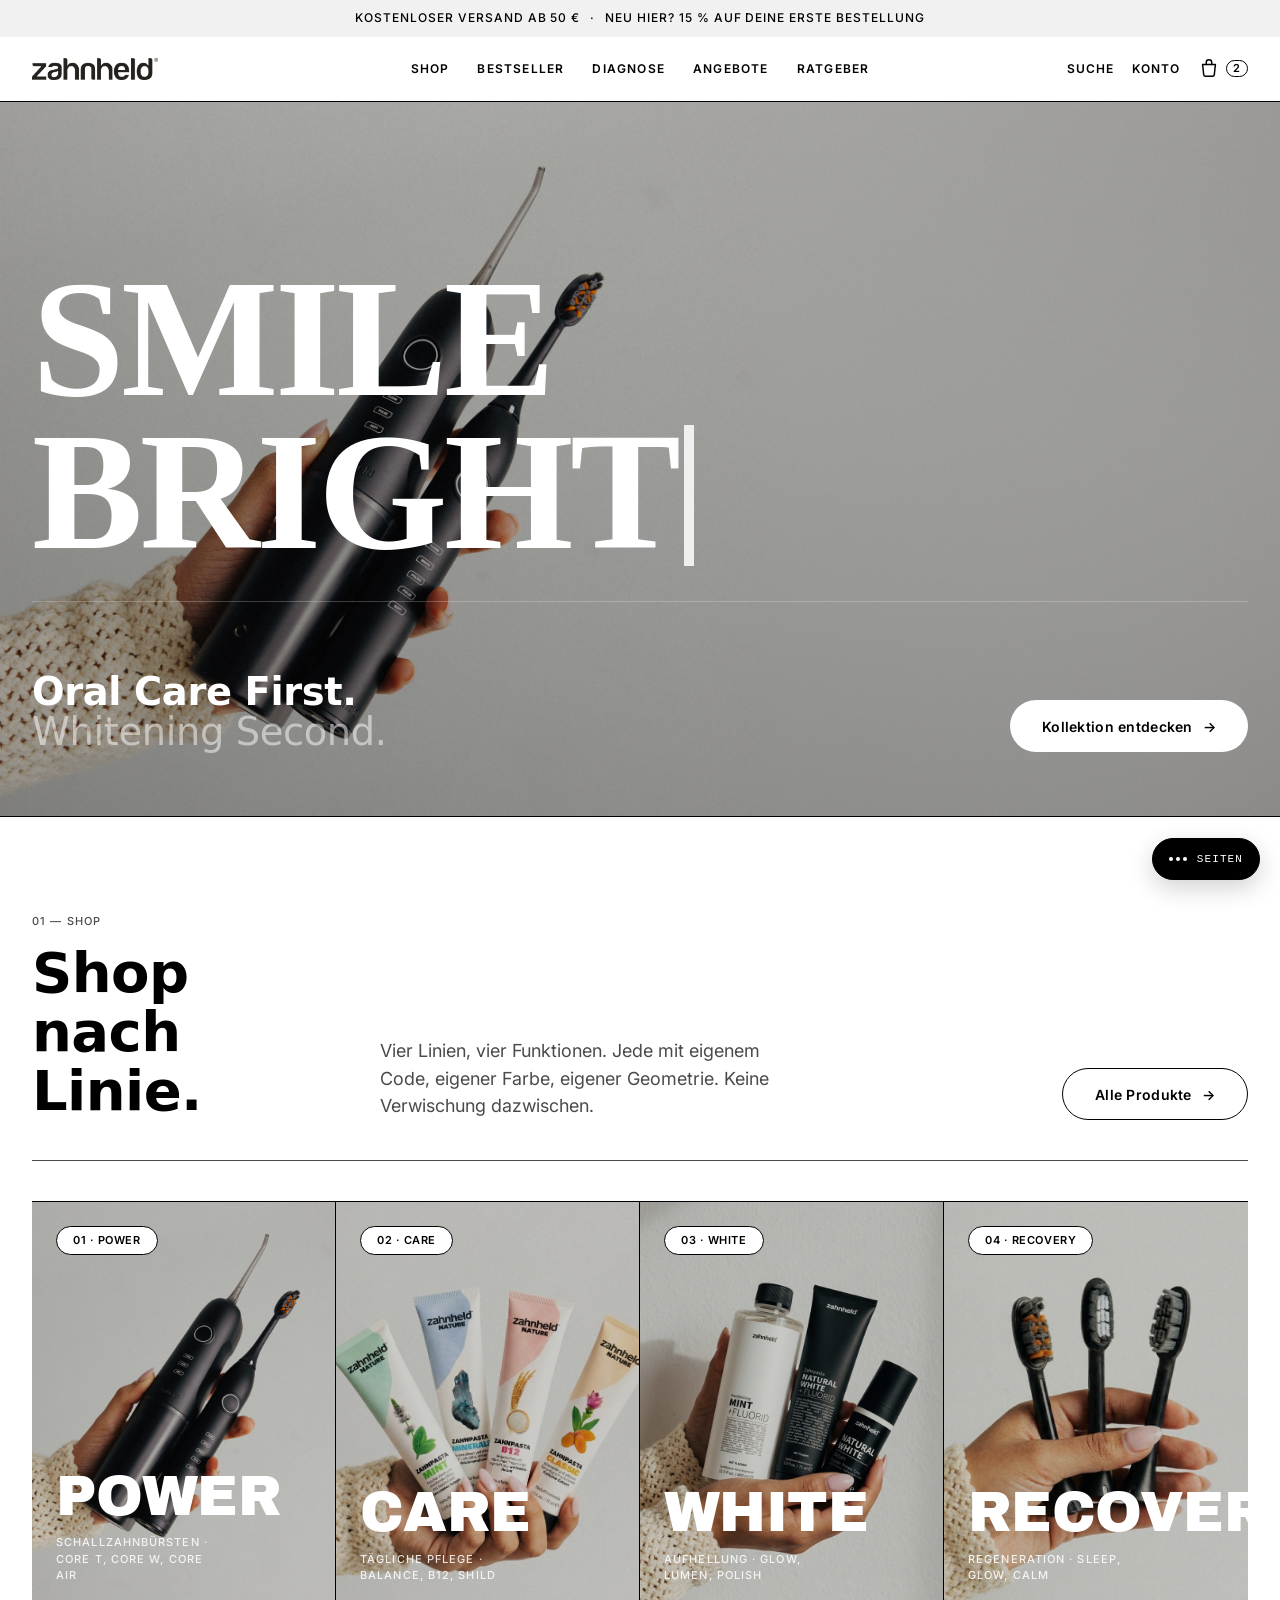
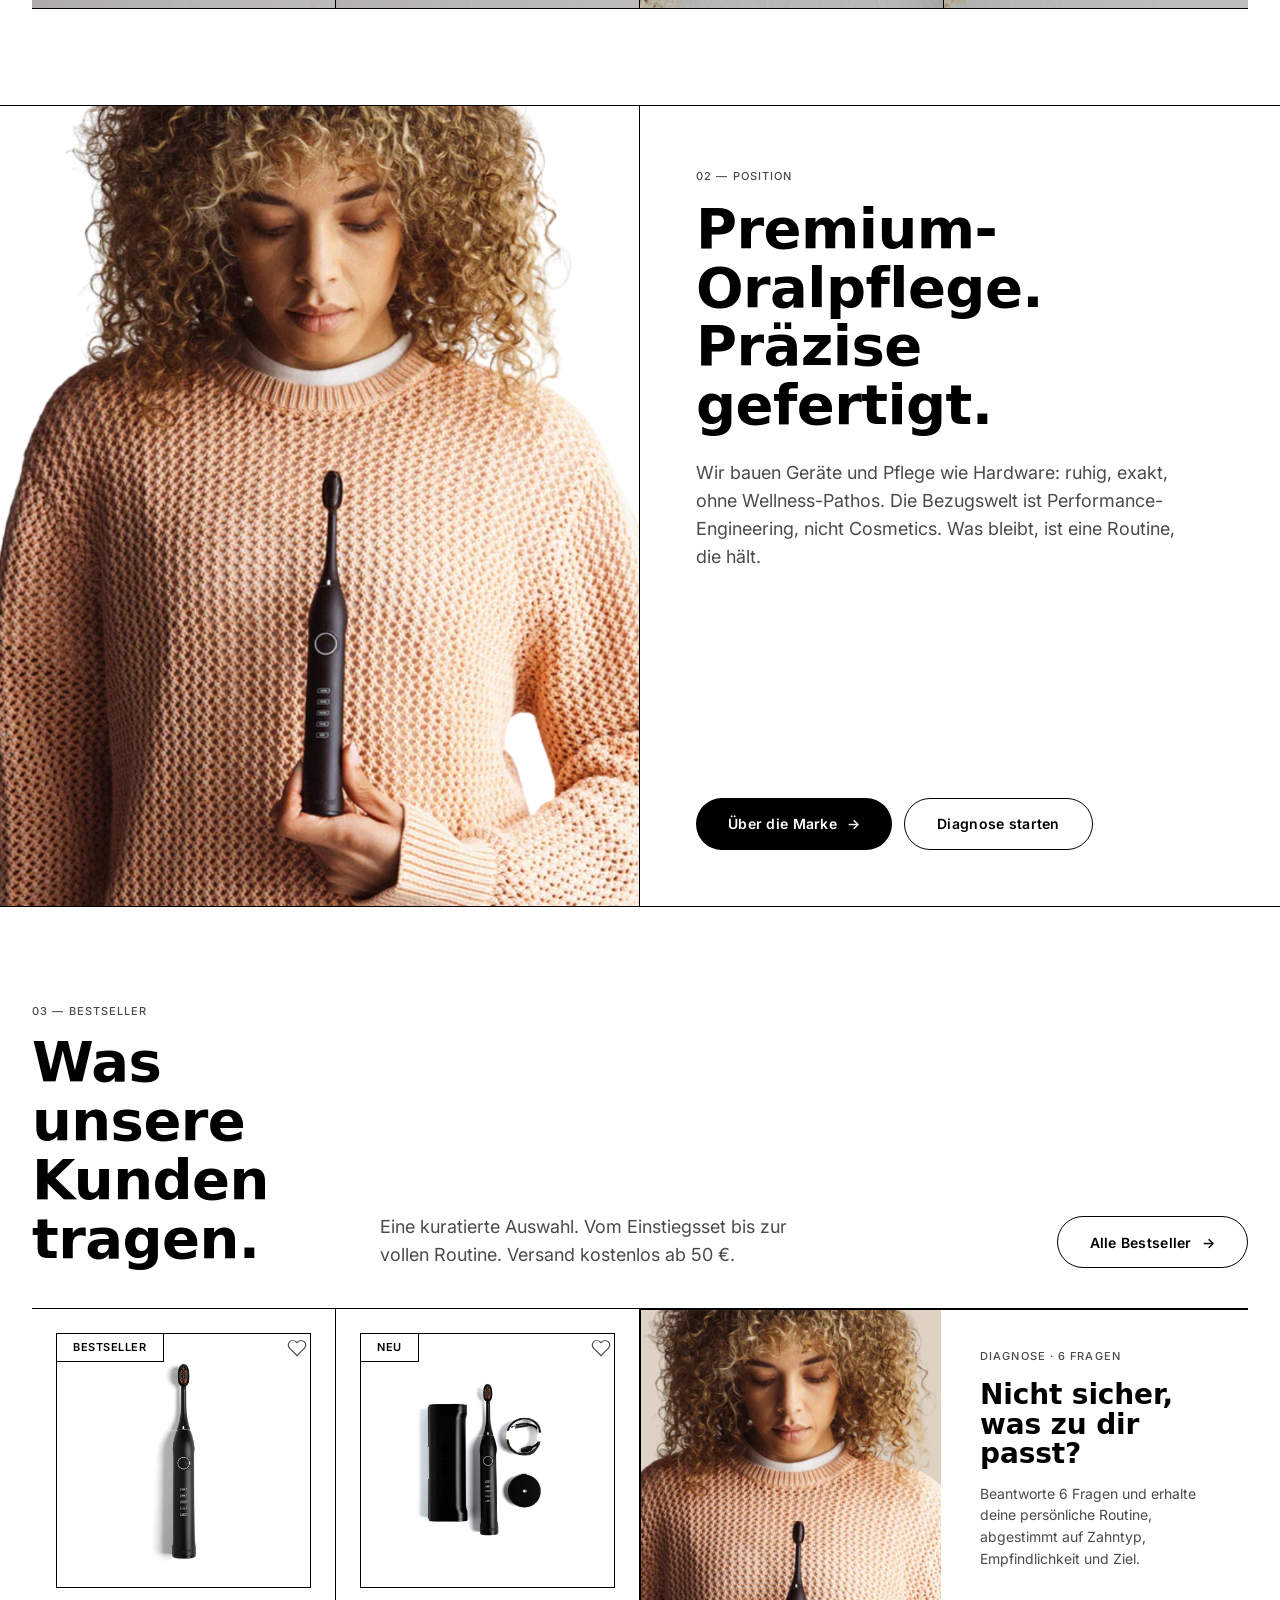
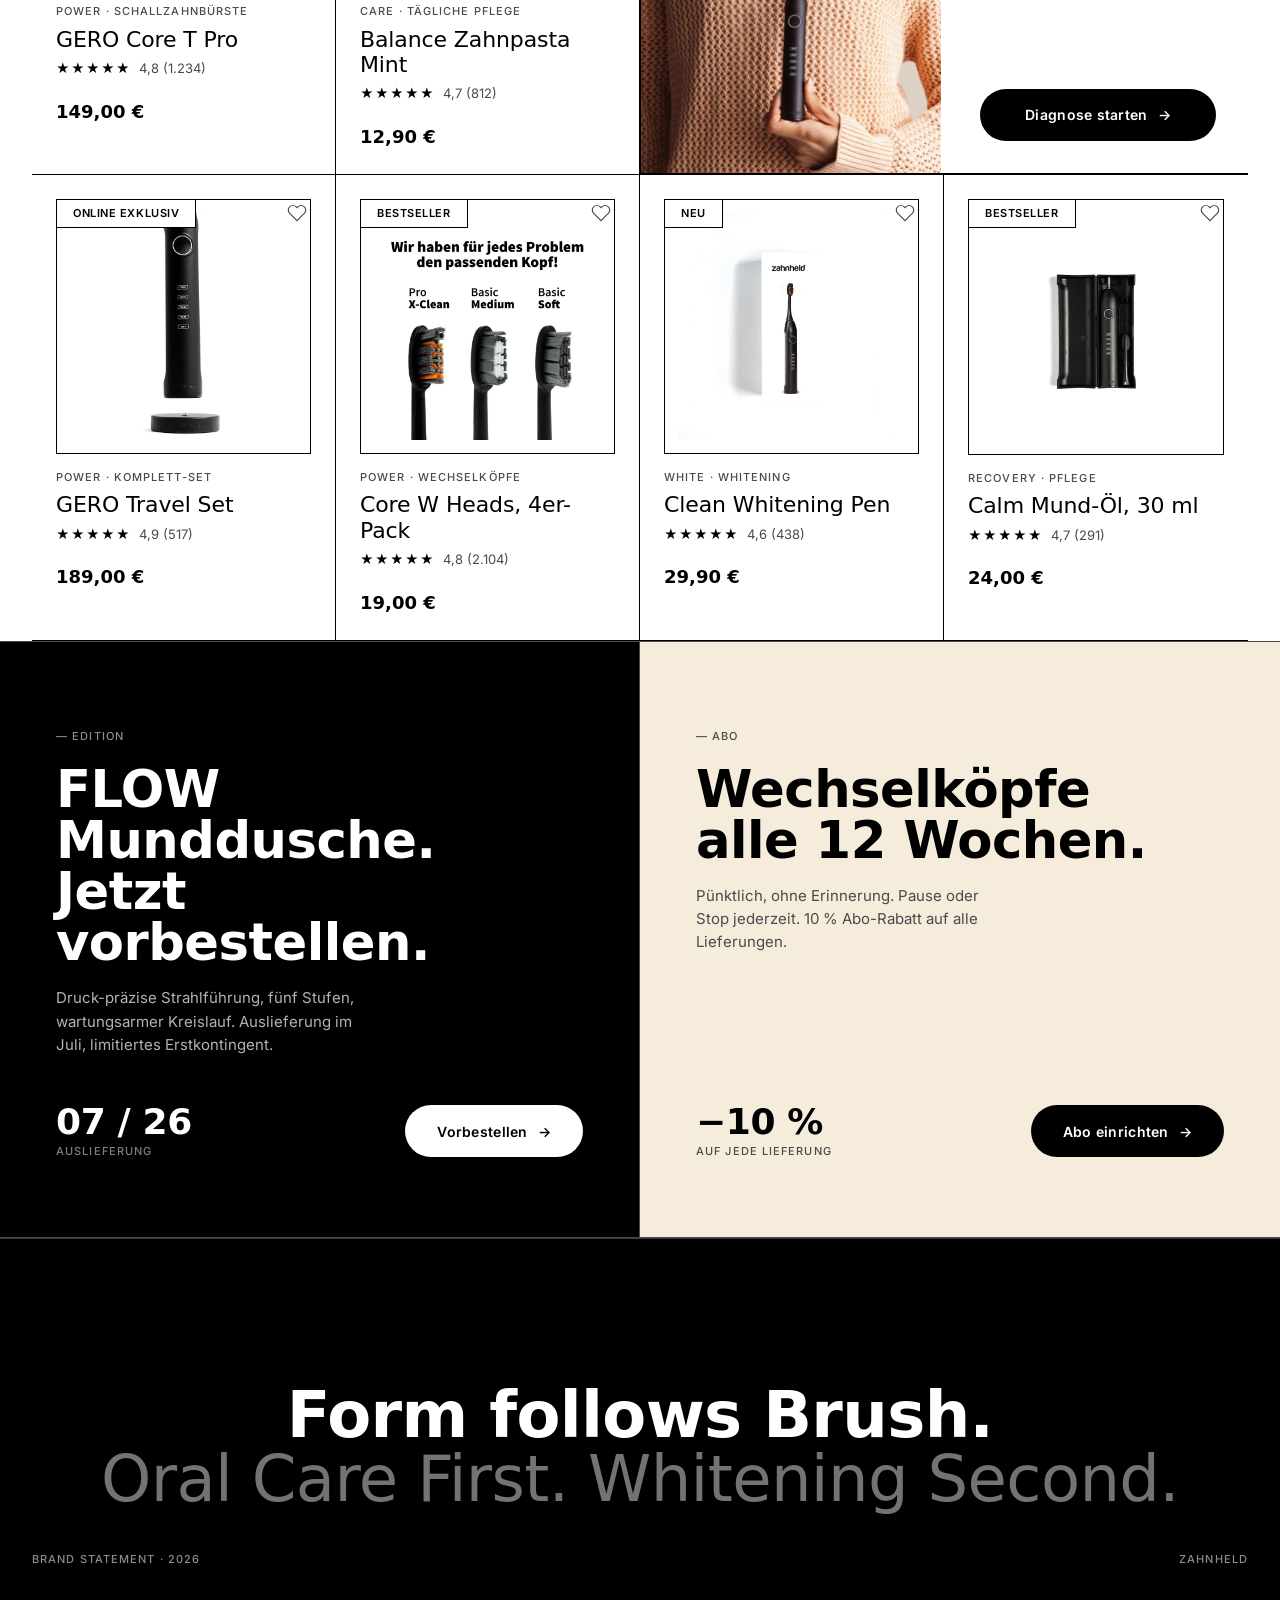
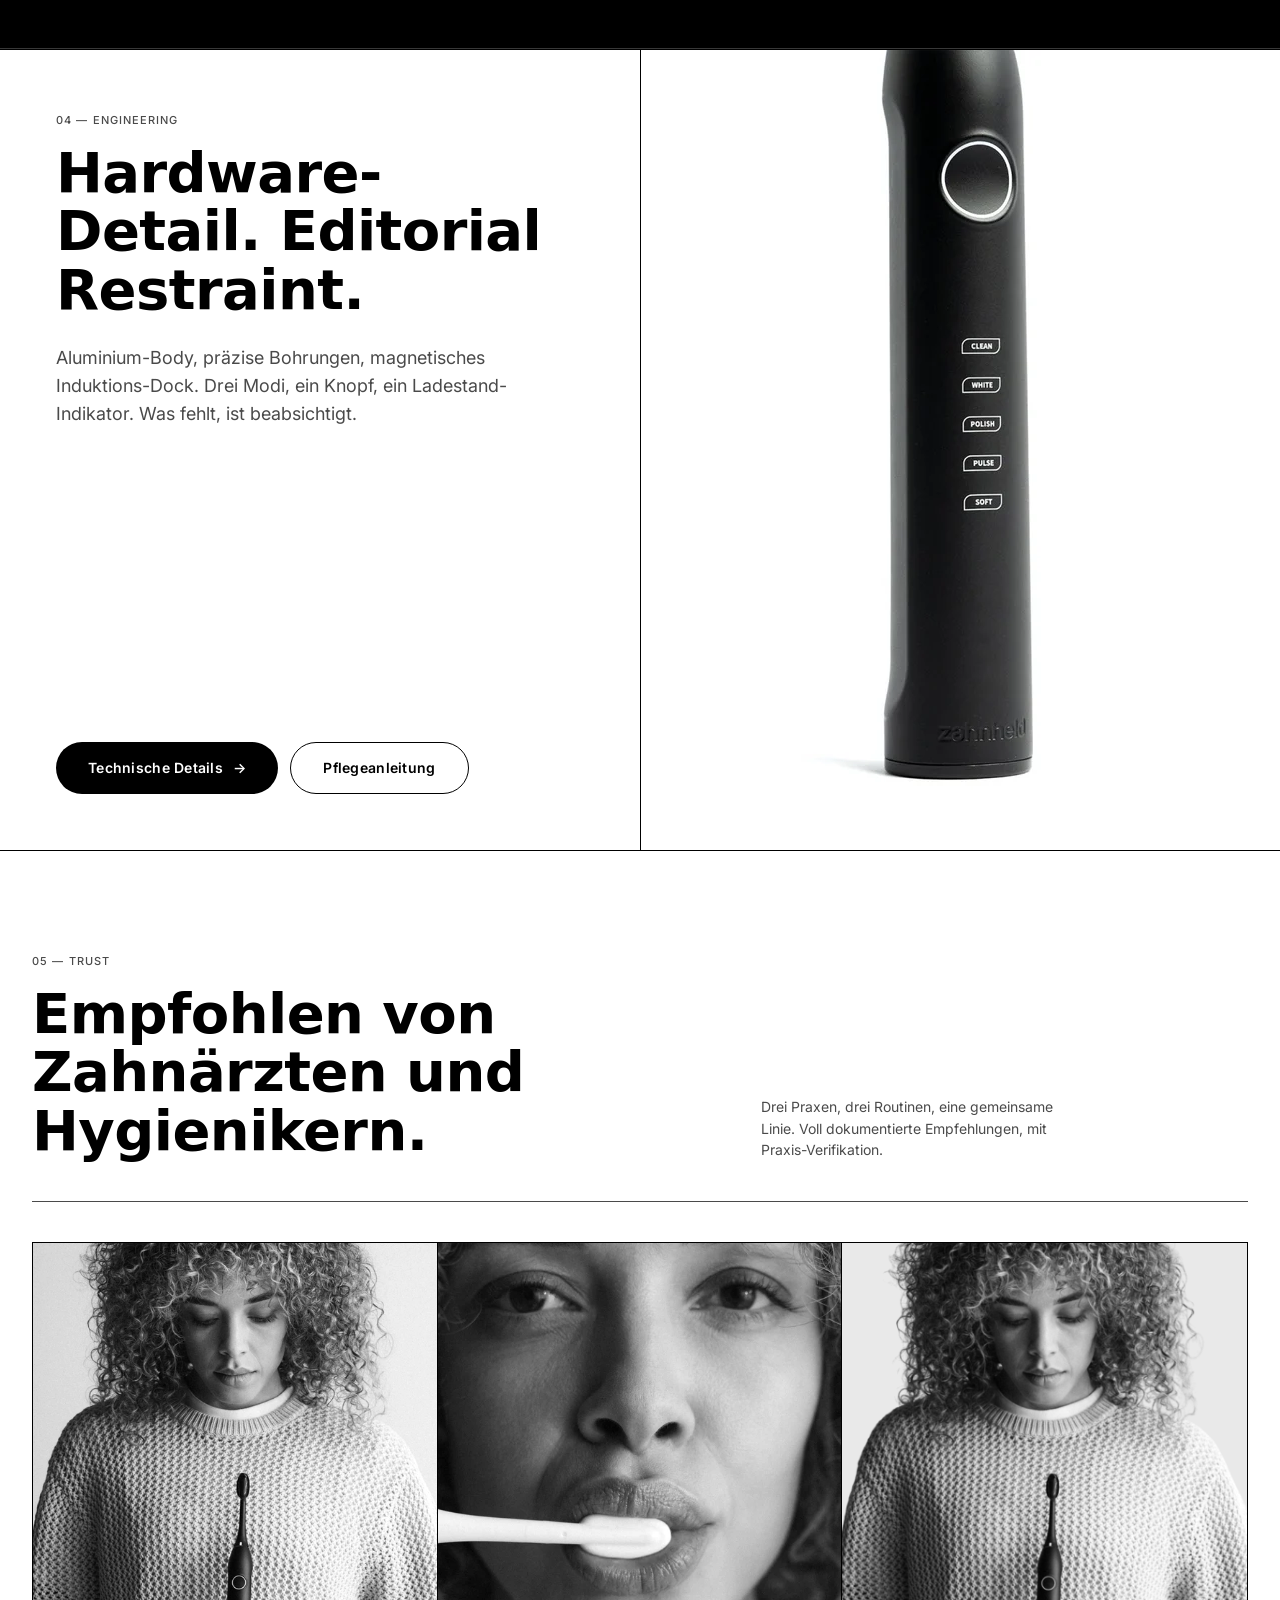
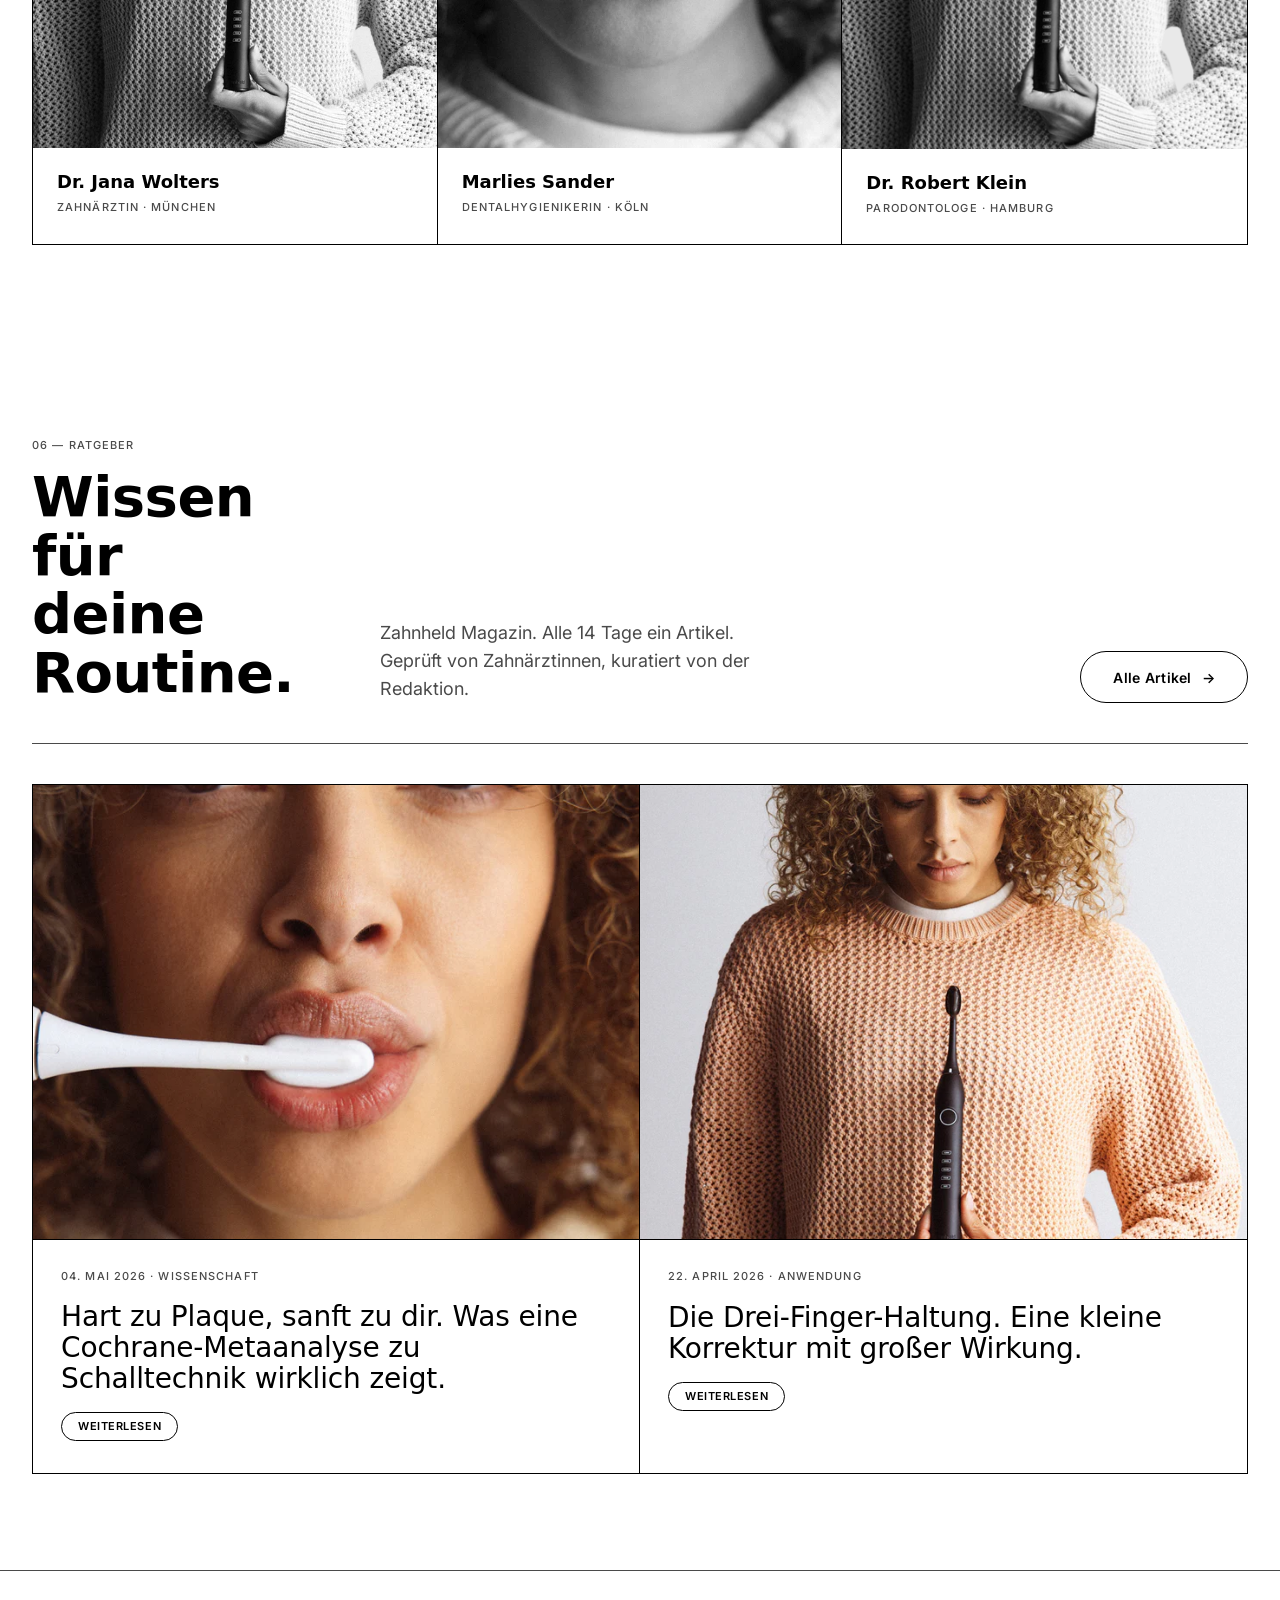
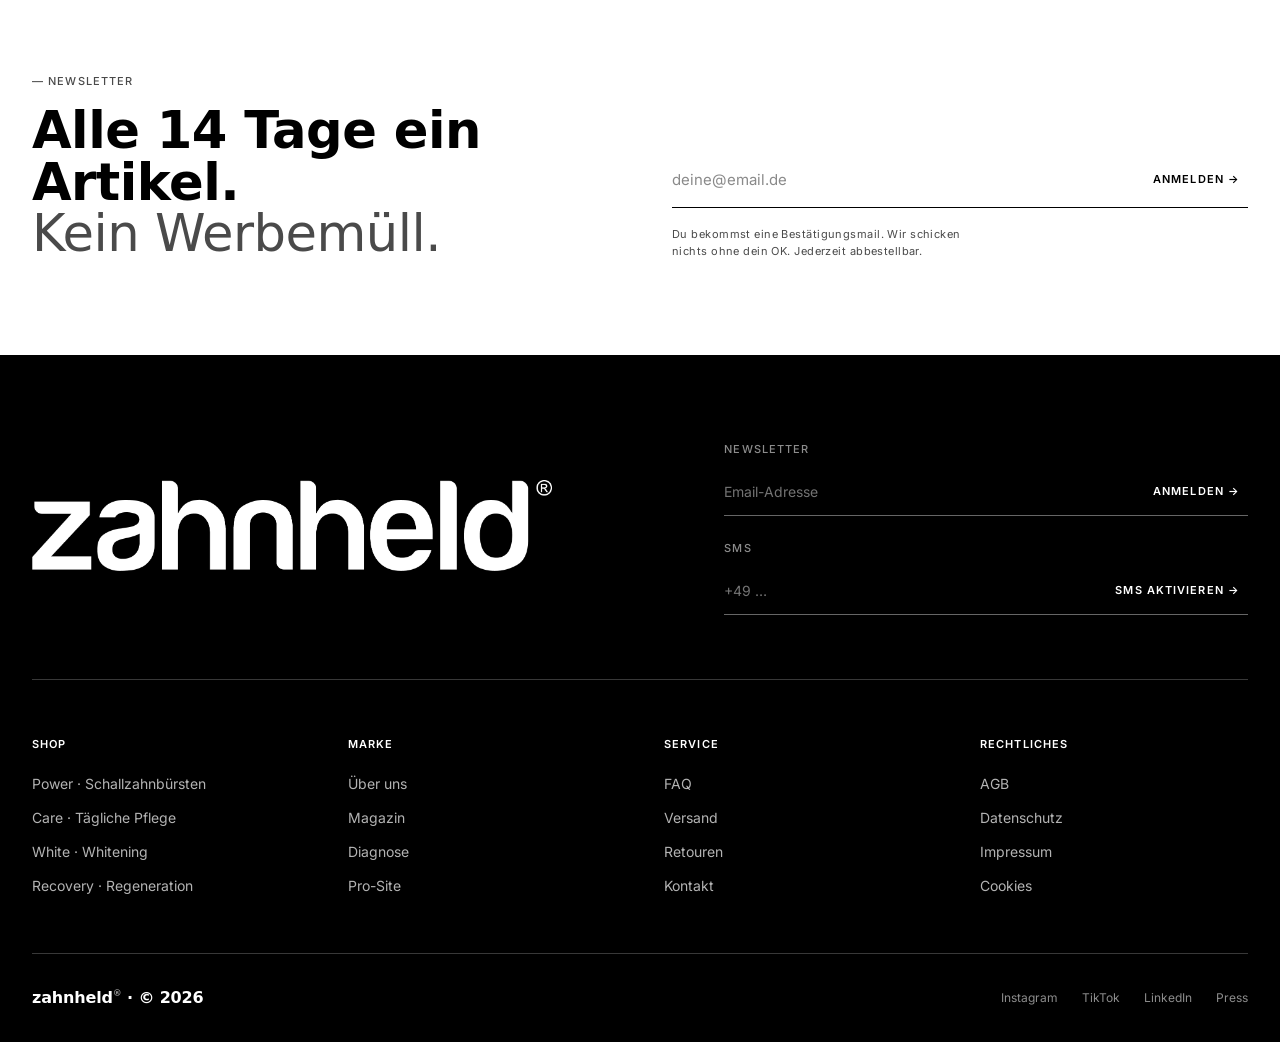
==== index.html @ 59a4c2b5 "chore: add .gitignore and clean up project structure - Add .gitignore for OS, editor, build, and sec" ====
<!DOCTYPE html><html lang="de"><head>


<meta charset="utf-8">
<meta name="viewport" content="width=device-width,initial-scale=1">
<title>Zahnheld — Oral Care First. Whitening Second.</title>
<meta name="description" content="Zahnheld. Premium-Oralpflege aus Köln. Schallzahnbürsten, Pflege, Whitening, Recovery.">

<link rel="preconnect" href="https://fonts.googleapis.com">
<link rel="preconnect" href="https://fonts.gstatic.com" crossorigin="">
<link rel="stylesheet" href="https://use.typekit.net/xyr4qon.css">
<link href="https://fonts.googleapis.com/css2?family=Inter:wght@400;500;600;700&amp;family=Archivo+Black&amp;display=swap" rel="stylesheet">

<style>
  /* Owners — heavy block display face used for plakative codes (GERO/FLOW/AERO/GLOW).
     If a licensed Owners webfont is dropped into assets/fonts it is used; otherwise
     Archivo Black is the closest open substitute. */
  @font-face{
    font-family:'Owners';
    src: url('assets/fonts/Owners-Black.woff2') format('woff2'),
         url('assets/fonts/Owners-Black.woff') format('woff');
    font-weight: 900; font-style: normal; font-display: swap;
  }
</style>

<style>
  :root{
    /* ── Palette (Brand Book §3) ─────────────────────────────── */
    --c-white:        #FFFFFF;
    --c-black:        #000000;
    --c-anthrazit:    #4A4A4A;
    --c-mint:         #B5DDC0;     /* CARE accent */
    --c-warm-sand:    #E8D2B0;     /* RECOVERY accent */
    --c-sand-light:   #F5ECDC;     /* card bg */
    --c-mauve:        #B894A8;     /* CARE B12 / sub-brand */

    /* Functional */
    --fg-1:           var(--c-black);
    --fg-2:           var(--c-anthrazit);
    --fg-3:           #8A8A8A;
    --bg-page:        var(--c-white);
    --bg-card:        var(--c-sand-light);
    --bg-hero:        var(--c-black);
    --hairline:       var(--c-anthrazit);
    --hairline-dark:  rgba(255,255,255,0.22);

    /* Type (Brand Book §4) */
    --font-display:   'articulat-cf', system-ui, sans-serif;          /* Articulant */
    --font-heavy:     'Owners', 'Archivo Black', system-ui, sans-serif; /* Plakat-codes */
    --font-body:      'Inter', system-ui, sans-serif;

    /* Spacing */
    --s-xs: 8px;  --s-sm: 16px;  --s-md: 24px; --s-lg: 40px;
    --s-xl: 64px; --s-2xl: 96px; --s-3xl: 128px;

    --radius-pill: 999px;
    --container:   1440px;
    --read:        768px;
    --gutter:      32px;
  }

  *{box-sizing:border-box;margin:0;padding:0}
  html{scroll-behavior:smooth}
  body{
    background:var(--bg-page);
    color:var(--fg-1);
    font-family:var(--font-body);
    font-weight:400;
    font-size:16px;
    line-height:1.5;
    -webkit-font-smoothing:antialiased;
    -moz-osx-font-smoothing:grayscale;
    overflow-x:hidden;
  }
  img{display:block;max-width:100%;height:auto}
  a{color:inherit;text-decoration:none}
  button{font-family:inherit;cursor:pointer;border:none;background:none;color:inherit}
  ::selection{ background:var(--c-black); color:#fff }

  .wrap{ max-width:var(--container); margin:0 auto; padding:0 var(--gutter) }
  @media (max-width:720px){ :root{ --gutter:20px } }

  /* ─── Type primitives (Brand Book §4.3 / §4.4) ───────────── */
  .eyebrow{
    font-family:var(--font-body);
    font-size:11px; font-weight:500;
    letter-spacing:.10em; text-transform:uppercase;
    color:var(--fg-1);
    line-height:1.2;
  }
  .eyebrow--muted{ color:var(--fg-2) }
  .display-xl{
    font-family:var(--font-heavy);
    font-size: clamp(96px, 18vw, 280px);
    line-height: .9;
    letter-spacing:-.02em;
    text-transform:uppercase;
  }
  .display-lg{
    font-family:var(--font-display);
    font-weight:800;
    font-size: clamp(44px, 6vw, 72px);
    line-height:1.0;
    letter-spacing:-.01em;
  }
  .display-md{
    font-family:var(--font-display);
    font-weight:700;
    font-size: clamp(36px, 4.4vw, 56px);
    line-height:1.05;
    letter-spacing:-.01em;
  }
  .h1{
    font-family:var(--font-display); font-weight:700;
    font-size: clamp(32px, 3.2vw, 40px);
    line-height:1.1; letter-spacing:-.005em;
  }
  .h2{
    font-family:var(--font-display); font-weight:700;
    font-size: clamp(26px, 2.6vw, 32px);
    line-height:1.1;
  }
  .h3{
    font-family:var(--font-display); font-weight:500;
    font-size:24px; line-height:1.15;
  }
  .body-lg{ font-size:18px; line-height:1.55; color:var(--fg-2) }
  .body-sm{ font-size:14px; line-height:1.55; color:var(--fg-2) }
  .caption{
    font-size:12px; font-weight:500; letter-spacing:.05em;
    text-transform:uppercase; color:var(--fg-2);
  }

  /* ─── Pill / Badge (Brand Book §7.5) ─────────────────────── */
  .pill{
    display:inline-flex; align-items:center; gap:8px;
    padding:8px 16px;
    font-family:var(--font-body);
    font-size:11px; font-weight:600;
    letter-spacing:.05em; text-transform:uppercase;
    border-radius:var(--radius-pill);
    background:var(--c-white); color:var(--c-black);
    line-height:1;
    white-space:nowrap;
  }
  .pill--outline{
    background:transparent; color:var(--c-black);
    border:1px solid var(--c-black);
  }
  .pill--outline-light{
    background:transparent; color:#fff;
    border:1px solid rgba(255,255,255,.55);
  }
  .pill--mauve{ background:var(--c-mauve); color:#fff }
  .pill--mint{ background:var(--c-mint); color:var(--c-black) }
  .pill--sand{ background:var(--c-warm-sand); color:var(--c-black) }
  .pill--dark{ background:var(--c-black); color:#fff }

  /* ─── Buttons / CTAs (Brand Book §7.6) ───────────────────── */
  .btn{
    display:inline-flex; align-items:center; justify-content:center; gap:10px;
    height:52px; padding:0 32px;
    font-family:var(--font-body); font-size:14px; font-weight:600;
    letter-spacing:.02em;
    border-radius:var(--radius-pill);
    transition: background .18s ease, color .18s ease, border-color .18s ease;
    white-space:nowrap;
  }
  .btn--primary{ background:var(--c-black); color:#fff }
  .btn--primary:hover{ background:#1A1A1A }
  .btn--secondary{
    background:transparent; color:var(--c-black);
    border:1px solid var(--c-black);
  }
  .btn--secondary:hover{ background:var(--c-black); color:#fff }
  .btn--secondary-light{
    background:transparent; color:#fff;
    border:1px solid #fff;
  }
  .btn--secondary-light:hover{ background:#fff; color:var(--c-black) }
  .btn--inverse{ background:#fff; color:var(--c-black) }
  .btn--inverse:hover{ background:#EEE }
  .btn .arr{ transition:transform .2s ease }
  .btn:hover .arr{ transform:translateX(3px) }

  /* ─── Hairline (Brand Book §6.2) ─────────────────────────── */
  .hr{ border:0; height:1px; background:var(--hairline); margin:0 }
  .hr--light{ background:rgba(255,255,255,.22) }

  /* ─── Announcement Bar (Brand Book §7.2) ─────────────────── */
  .announce{
    background:var(--c-black); color:#fff;
    font-size:12px; font-weight:500;
    letter-spacing:.08em; text-transform:uppercase;
    text-align:center;
    padding:10px 24px;
    line-height:1.4;
  }
  .announce__inner{ display:inline-flex; align-items:center; gap:10px }

  /* ─── Header / Nav (Brand Book §7.1) ─────────────────────── */
  .nav{
    background:var(--c-white);
    border-bottom:1px solid var(--hairline);
    position:sticky; top:0; z-index:50;
  }
  .nav__inner{
    display:grid;
    grid-template-columns: 1fr auto 1fr;
    align-items:center;
    height:64px;
    gap:24px;
  }
  .nav__logo{
    color:var(--c-black);
    display:inline-flex; align-items:center; gap:8px;
    height:24px;
  }
  .nav__logo-img{ height:22px; width:auto; display:block }
  .nav__links{
    display:flex; gap:28px; justify-content:center;
    font-family:var(--font-body); font-size:12px; font-weight:600;
    letter-spacing:.10em; text-transform:uppercase;
  }
  .nav__links a{ color:var(--c-black); transition: opacity .15s ease }
  .nav__links a:hover{ opacity:.6 }
  .nav__right{
    display:flex; align-items:center; gap:18px;
    justify-content:flex-end;
    font-family:var(--font-body); font-size:12px; font-weight:600;
    letter-spacing:.08em; text-transform:uppercase;
  }
  .nav__right a{ color:var(--c-black) }
  .nav__cart{
    display:inline-flex; align-items:center; gap:6px;
    position:relative;
  }
  .nav__cart .num{
    font-size:11px; padding:2px 6px;
    border:1px solid var(--c-black);
    border-radius:var(--radius-pill);
    line-height:1;
  }
  @media (max-width:980px){
    .nav__inner{ grid-template-columns: auto 1fr; height:56px }
    .nav__links{ display:none }
    .nav__right .hide-md{ display:none }
  }

  /* ─── HERO B: Display-code plakat (Brand Book §7.3 Hero B) ── */
  .hero{
    background:var(--c-black);
    color:#fff;
    border-top:1px solid var(--c-black);
    border-bottom:1px solid var(--c-black);
    position:relative;
    overflow:hidden;
  }
  .hero__video{
    position:absolute; inset:0;
    width:100%; height:100%;
    object-fit:cover;
    z-index:0;
  }
  .hero__overlay{
    position:absolute; inset:0;
    background: linear-gradient(180deg, rgba(0,0,0,.25) 0%, rgba(0,0,0,.40) 100%);
    z-index:1;
  }
  .hero .wrap{ position:relative; z-index:2 }
  .hero__inner{
    position:relative;
    padding: 56px 0 0;
    display:grid;
    grid-template-columns: 1fr;
    gap: 0;
  }
  .hero__topline{
    display:flex; justify-content:space-between; align-items:center;
    padding-bottom:32px;
    border-bottom:1px solid var(--hairline-dark);
    color:rgba(255,255,255,.7);
  }
  .hero__topline .l{ display:flex; align-items:center; gap:14px }
  .hero__topline .num{
    font-family:var(--font-body); font-size:11px; font-weight:500;
    letter-spacing:.10em; text-transform:uppercase;
    color:rgba(255,255,255,.55);
  }
  .hero__topline .lbl{
    font-family:var(--font-body); font-size:11px; font-weight:600;
    letter-spacing:.10em; text-transform:uppercase;
    color:#fff;
  }
  .hero__code{
    position:relative;
    padding: 56px 0 32px;
  }
  .hero__code-text{
    font-family:var(--font-heavy);
    font-size: clamp(56px, 13vw, 220px);
    line-height: .92;
    letter-spacing:-.02em;
    text-transform:uppercase;
    color:#fff;
    display:flex; justify-content:space-between; align-items:flex-start;
    gap:0;
    overflow:hidden;
  }
  .hero__code-text .type-line{ display:inline-block; min-height:1.84em; white-space:pre-line; }
  .hero__code-text .type-line::after{
    content:"\200B";
    display:inline-block;
    width:.06em; height:.85em;
    margin-left:.04em;
    background:rgba(255,255,255,.85);
    vertical-align:-.05em;
    animation: type-caret 1s steps(1) infinite;
  }
  .hero__code-text .type-line.type-done::after{ animation:none; opacity:0 }
  @media (max-width:560px){
    .hero__code-text{ font-size: clamp(44px, 13vw, 88px); }
  }
  .hero__code-text .tm{
    font-family:var(--font-body);
    font-size:11px; font-weight:600;
    letter-spacing:.10em; text-transform:uppercase;
    color:rgba(255,255,255,.6);
    align-self:flex-start;
    padding-top:14px;
    flex-shrink:0;
  }
  .hero__bottom{
    display:grid;
    grid-template-columns: 1.4fr 1fr 1fr;
    gap:48px;
    padding: 32px 0 64px;
    border-top:1px solid var(--hairline-dark);
    align-items:end;
  }
  .hero__tagline{
    font-family:var(--font-display);
    font-weight:700;
    font-size: clamp(28px, 3vw, 40px);
    line-height:1.05;
    letter-spacing:-.01em;
    color:#fff;
    max-width:18ch;
  }
  .hero__tagline .alt{ display:block; color:rgba(255,255,255,.5); font-weight:500 }
  @keyframes type-caret{ 50%{ opacity:0 } }
  .hero__sub{
    font-size:14px; line-height:1.55;
    color:rgba(255,255,255,.7);
    max-width:32ch;
  }
  .hero__cta{
    display:flex; flex-direction:column; gap:14px; align-items:flex-start;
  }
  .hero__cta .price{
    font-family:var(--font-body);
    font-size:11px; font-weight:600;
    letter-spacing:.10em; text-transform:uppercase;
    color:rgba(255,255,255,.6);
  }
  .hero__cta .price strong{ color:#fff; font-weight:700 }

  @media (max-width:980px){
    .hero__bottom{ grid-template-columns:1fr; gap:24px }
  }
  @media (max-width:720px){
    .hero__topline{ flex-direction:column; align-items:flex-start; gap:14px }
    .hero__code-text{ flex-direction:column; gap:14px }
  }

  /* ─── Hero marquee mark row (Brand Book §9.1 OOH pattern) ─ */
  .hero-marquee{
    background:var(--c-black);
    color:#fff;
    padding: 28px 0;
    border-top:1px solid var(--hairline-dark);
    border-bottom:1px solid var(--hairline-dark);
    overflow:hidden;
    white-space:nowrap;
  }
  .hero-marquee__track{
    display:inline-flex; gap:64px; align-items:center;
    animation: marquee 38s linear infinite;
  }
  @keyframes marquee{
    from{ transform: translateX(0) }
    to  { transform: translateX(-50%) }
  }
  .hero-marquee__item{
    display:inline-flex; align-items:center; gap:24px;
    font-family:var(--font-body); font-size:13px; font-weight:600;
    letter-spacing:.16em; text-transform:uppercase;
    color:rgba(255,255,255,.85);
  }
  .hero-marquee__item svg, .hero-marquee__item .marq-icon{ width:24px; height:auto; flex-shrink:0 }
  .hero-marquee__dot{
    width:6px; height:6px; border-radius:50%; background:#fff;
    flex-shrink:0;
  }

  /* ─── Section primitive ─────────────────────────────────── */
  section{ padding: var(--s-2xl) 0 }
  @media (max-width:720px){ section{ padding: 56px 0 } }

  .sec-head{
    display:grid;
    grid-template-columns: auto 1fr auto;
    align-items:end;
    gap:48px;
    padding-bottom: var(--s-lg);
    border-bottom:1px solid var(--hairline);
    margin-bottom: var(--s-lg);
  }
  .sec-head .left{ max-width:30ch }
  .sec-head .right{ max-width:42ch; text-align:left; justify-self:start }
  .sec-head .meta{ text-align:right }
  .sec-head .num{
    font-family:var(--font-body); font-size:11px; font-weight:500;
    letter-spacing:.10em; text-transform:uppercase;
    color:var(--fg-2);
    display:block; margin-bottom:14px;
  }
  @media (max-width:900px){
    .sec-head{ grid-template-columns:1fr; gap:18px }
    .sec-head .meta{ text-align:left }
  }

  /* ─── Section: Routine Categories (Brand Book §7.11) ────── */
  .lines{
    background:var(--c-white);
    padding: var(--s-2xl) 0;
  }
  .lines__grid{
    display:grid;
    grid-template-columns: repeat(4, 1fr);
    border-top:1px solid var(--c-black);
    border-bottom:1px solid var(--c-black);
  }
  .line-tile{
    position:relative;
    aspect-ratio: 3/4;
    overflow:hidden;
    background:var(--c-black);
    color:#fff;
    border-right:1px solid var(--c-black);
    display:flex; flex-direction:column; justify-content:space-between;
    padding:24px;
    transition: background .25s ease;
    cursor:pointer;
  }
  .line-tile:last-child{ border-right:0 }
  .line-tile__bg{
    position:absolute; inset:0;
    background-size:cover; background-position:center;
    opacity:.55;
    transition: opacity .35s ease, transform .8s ease;
  }
  .line-tile:hover .line-tile__bg{ opacity:.7; transform:scale(1.06) }
  .line-tile__top{
    position:relative; z-index:1;
    display:flex; justify-content:space-between; align-items:flex-start;
  }
  .line-tile__bot{
    position:relative; z-index:1;
    display:flex; flex-direction:column; gap:12px;
  }  .line-tile__name{
    font-family:var(--font-heavy);
    font-size: clamp(40px, 4.4vw, 64px);
    line-height:.9;
    letter-spacing:-.01em;
    text-transform:uppercase;
    color:#fff;
  }
  .line-tile__sub{
    font-family:var(--font-body);
    font-size:11px; font-weight:500;
    letter-spacing:.10em; text-transform:uppercase;
    color:rgba(255,255,255,.78);
    max-width:24ch;
  }
  .line-tile--power .line-tile__bg{ background:#0E0E0E center/cover no-repeat }
  .line-tile--care .line-tile__bg{ background:#F2EEE8 center/cover no-repeat }
  .line-tile--white .line-tile__bg{ background:#EDEDED center/cover no-repeat }
  .line-tile--recovery .line-tile__bg{ background:#EFEAE2 center/cover no-repeat }
  .line-tile__bg{ opacity:1 }
  .line-tile::after{
    content:"";
    position:absolute; inset:0; z-index:0;
    background: rgba(0,0,0,.20);
    pointer-events:none;
  }
  .line-tile:hover .line-tile__bg{ opacity:1; transform:scale(1.04) }
  .line-tile::before{
    content:"";
    position:absolute; inset:0; z-index:0;
    background: linear-gradient(180deg, rgba(0,0,0,0) 35%, rgba(0,0,0,.55) 100%);
    pointer-events:none;
  }
  .line-tile--power, .line-tile--care, .line-tile--recovery{ color:#fff }
  .line-tile--power .line-tile__name,
  .line-tile--care .line-tile__name,
  .line-tile--recovery .line-tile__name{ color:#fff }
  .line-tile--power .line-tile__sub,
  .line-tile--care .line-tile__sub,
  .line-tile--recovery .line-tile__sub{ color: rgba(255,255,255,.85) }
  .line-tile--white{ color:#fff }
  .line-tile--white .line-tile__name{ color:#fff }
  .line-tile--white .line-tile__sub{ color: rgba(255,255,255,.85) }

  @media (max-width:980px){ .lines__grid{ grid-template-columns:repeat(2,1fr) } 
    .line-tile:nth-child(2){ border-right:0 }
    .line-tile:nth-child(1),.line-tile:nth-child(2){ border-bottom:1px solid var(--hairline) }
  }
  @media (max-width:560px){ .lines__grid{ grid-template-columns:1fr }
    .line-tile{ border-right:0; border-bottom:1px solid var(--hairline); aspect-ratio: 4/5 }
    .line-tile:last-child{ border-bottom:0 }
  }

  /* ─── Section: Hero editorial split (Brand Book §7.3 Hero C) ── */
  .editorial{
    background:var(--c-white);
    border-top:1px solid var(--c-black);
    border-bottom:1px solid var(--c-black);
    padding:0;
  }
  .editorial__grid{
    display:grid;
    grid-template-columns: 1fr 1fr;
  }
  .editorial__media{
    aspect-ratio: 4/5;
    overflow:hidden;
    background:#fff;
    border-right:1px solid var(--c-black);
  }
  .editorial__media img{ width:100%; height:100%; object-fit:cover }
  .editorial__media--logo{
    background:#fff;
    display:flex; align-items:center; justify-content:center;
    padding: 8%;
  }
  .editorial__media--logo img{ object-fit:contain; width:100%; height:auto; max-width:520px }
  .editorial__copy{
    padding: 56px 56px 56px;
    display:flex; flex-direction:column; justify-content:space-between;
    gap:40px;
  }
  .editorial__copy .lead{
    font-size:18px; line-height:1.55; color:var(--fg-2);
    max-width:46ch;
    margin-top:24px;
  }
  .editorial__copy .ctas{ display:flex; gap:12px; flex-wrap:wrap }
  .editorial--reverse .editorial__media{ order:2; border-right:0; border-left:1px solid var(--c-black) }

  @media (max-width:900px){
    .editorial__grid{ grid-template-columns:1fr }
    .editorial__media{ border-right:0; border-bottom:1px solid var(--c-black); aspect-ratio: 4/5 }
    .editorial__copy{ padding: 40px 24px }
    .editorial--reverse .editorial__media{ order:0; border-left:0 }
  }

  .products{
    padding: 0;
    background:#fff;
  }
  .product-grid{
    display:grid;
    grid-template-columns: repeat(4, 1fr);
    border-top:1px solid var(--c-black);
    border-bottom:1px solid var(--c-black);
    background:#fff;
  }
  .product-grid + .product-grid{ border-top:0 }
  .product-card{
    background:#fff;
    padding:24px;
    border-right:1px solid var(--c-black);
    display:flex; flex-direction:column; gap:7px;
    position:relative;
    transition: background .2s ease;
  }
  .product-card:last-child{ border-right:0 }
  .product-card:hover{ background:#FAFAFA }
  .product-card__row{
    position:absolute;
    top:24px; left:24px; right:24px;
    z-index:2;
    display:flex; justify-content:space-between; align-items:center;
    pointer-events:none;
  }
  .product-card__row .pill, .product-card__row .product-card__heart{ pointer-events:auto }
  .product-card__row .pill{
    border:1px solid var(--c-black);
    border-radius:0;
    margin:0;
    background:#fff;
    color:var(--c-black);
  }
  .product-card__heart{
    width:28px; height:28px;
    display:inline-flex; align-items:center; justify-content:center;
    color:var(--fg-2);
  }
  .product-card__heart:hover{ color:var(--c-black) }
  .product-card__media{
    aspect-ratio: 1/1;
    background:#fff;
    border:1px solid var(--c-black);
    overflow:hidden;
    display:flex; align-items:center; justify-content:center;
    margin: 0 0 8px;
    position:relative;
  }
  .product-card__media img{ width:90%; height:90%; object-fit:contain }
  .product-card__eyebrow{
    font-size:11px; font-weight:500; letter-spacing:.10em;
    text-transform:uppercase; color:var(--fg-2);
  }
  .product-card__title{
    font-family:var(--font-display); font-weight:500;
    font-size:22px; line-height:1.15; color:var(--c-black);
    letter-spacing:-.005em;
  }
  .product-card__rating{
    display:flex; gap:8px; align-items:center;
    font-size:13px; color:var(--fg-2);
  }
  .product-card__stars{ letter-spacing:1px; color:var(--c-black); font-size:13px }
  .product-card__price{
    font-family:var(--font-display); font-weight:700;
    font-size:18px; color:var(--c-black);
    margin-top:12px;
  }
  .product-card__cta{ display:none }

  /* QUIZ inline card (Brand Book §7.7) */
  .product-card--quiz{
    grid-column: span 2;
    background:#fff;
    padding:0;
    overflow:hidden;
    display:grid; grid-template-columns: 1fr 1fr;
  }
  .product-card--quiz{ border:1px solid var(--c-black) }
  .product-card--quiz .quiz-photo{
    background:url('images/hero-portrait.png') center/cover no-repeat #DDD2C4;
  }
  .product-card--quiz .quiz-copy{
    padding:32px;
    display:flex; flex-direction:column; justify-content:space-between;
    gap:24px;
  }
  .product-card--quiz h4{
    font-family:var(--font-display); font-weight:700;
    font-size:28px; line-height:1.05;
    letter-spacing:-.005em;
  }
  .product-card--quiz p{ font-size:14px; line-height:1.55; color:var(--fg-2); max-width:32ch }

  @media (max-width:980px){
    .product-grid{ grid-template-columns:repeat(2,1fr) }
    .product-card{ border-bottom:1px solid var(--hairline) }
    .product-card:nth-child(2){ border-right:0 }
    .product-card--quiz{ grid-column: span 2 }
  }
  @media (max-width:560px){
    .product-grid{ grid-template-columns:1fr }
    .product-card{ border-right:0 }
    .product-card--quiz{ grid-column:span 1; grid-template-columns:1fr }
  }

  /* ─── Brand statement / OOH pattern (Brand Book §9.1) ────── */
  .ooh{
    background:var(--c-black);
    color:#fff;
    padding: 96px 0 80px;
    border-top:1px solid var(--hairline-dark);
    border-bottom:1px solid var(--hairline-dark);
  }
  .ooh__row{
    display:flex; justify-content:center; align-items:center;
    gap:40px;
    margin-bottom:48px;
    flex-wrap:nowrap;
    overflow:hidden;
  }
  .ooh__row .ooh-icon{ width:72px; height:auto; flex-shrink:0; opacity:.95 }
  .ooh__tagline{
    text-align:center;
    font-family:var(--font-display);
    font-weight:800;
    font-size: clamp(36px, 5vw, 64px);
    line-height: 1.0;
    letter-spacing:-.01em;
  }
  .ooh__tagline .alt{ color: rgba(255,255,255,.45); font-weight:500 }
  .ooh__foot{
    margin-top:40px;
    display:flex; justify-content:space-between; align-items:center;
    color:rgba(255,255,255,.55);
    font-size:11px; font-weight:500;
    letter-spacing:.10em; text-transform:uppercase;
  }
  @media (max-width:720px){
    .ooh__row{ gap:18px }
    .ooh__row .ooh-icon{ width:40px; height:auto }
  }

  /* ─── Trust module (Brand Book §7.9) ──────────────────────── */
  .trust{ background:var(--c-white); padding: var(--s-2xl) 0 }
  .trust__head{
    display:grid; grid-template-columns: 1.4fr 1fr;
    gap:48px; align-items:end;
    padding-bottom: var(--s-lg);
    border-bottom:1px solid var(--hairline);
    margin-bottom: var(--s-lg);
  }
  .trust__head .meta{
    font-size:14px; color:var(--fg-2); max-width:36ch;
  }
  .trust__row{
    display:grid; grid-template-columns: repeat(3, 1fr);
    gap:0;
    border:1px solid var(--c-black);
  }
  .trust__person{
    display:flex; flex-direction:column; gap:0;
    border-right:1px solid var(--c-black);
  }
  .trust__person:last-child{ border-right:0 }
  .trust__photo{
    aspect-ratio: 4/5;
    overflow:hidden;
    background:#E8E4DD;
    filter: grayscale(1) contrast(1.05);
  }
  .trust__photo img{ width:100%; height:100%; object-fit:cover }
  .trust__caption{
    padding: 20px 24px 28px;
    display:flex; flex-direction:column; gap:4px;
  }
  .trust__name{
    font-family:var(--font-display); font-weight:700;
    font-size:18px; color:var(--c-black);
  }
  .trust__role{
    font-size:11px; font-weight:500; letter-spacing:.10em;
    text-transform:uppercase; color:var(--fg-2);
  }
  @media (max-width:900px){
    .trust__head{ grid-template-columns:1fr }
    .trust__row{ grid-template-columns:1fr }
    .trust__person{ border-right:0; border-bottom:1px solid var(--hairline) }
    .trust__person:last-child{ border-bottom:0 }
  }

  /* Editorial reverse: black border above + below, no gap to image */
  .editorial--reverse{ border-top:1px solid var(--c-black); border-bottom:1px solid var(--c-black); padding:0 }
  .editorial--reverse .editorial__media{ aspect-ratio: 4/5; padding:0; background:#000 }
  .editorial--reverse .editorial__media img{
    width:100%; height:100%; object-fit:cover;
    display:block;
    border:0;
  }

  /* ─── Editorial Blog (Brand Book §7.10) ──────────────────── */
  .magazine{ background:var(--c-white); padding: var(--s-2xl) 0 }
  .magazine__grid{
    display:grid;
    grid-template-columns: 1fr 1fr;
    gap:0;
    border:1px solid var(--c-black);
  }
  .blog-card{
    border-right:1px solid var(--c-black);
    display:flex; flex-direction:column;
    background:var(--c-white);
  }
  .blog-card:last-child{ border-right:0 }
  .blog-card__media{
    aspect-ratio: 4/3;
    overflow:hidden;
    background:#E8E4DD;
    border-bottom:1px solid var(--c-black);
  }
  .blog-card__media img{ width:100%; height:100%; object-fit:cover }
  .blog-card__body{
    padding: 28px 28px 32px;
    display:flex; flex-direction:column; gap:18px;
  }
  .blog-card__date{
    font-size:11px; font-weight:500; letter-spacing:.10em;
    text-transform:uppercase; color:var(--fg-2);
  }
  .blog-card__title{
    font-family:var(--font-display); font-weight:500;
    font-size: clamp(24px, 2.2vw, 28px);
    line-height:1.1;
    letter-spacing:-.005em;
    color:var(--c-black);
  }
  .blog-card__cta{ align-self:flex-start }
  @media (max-width:900px){
    .magazine__grid{ grid-template-columns:1fr }
    .blog-card{ border-right:0; border-bottom:1px solid var(--hairline) }
    .blog-card:last-child{ border-bottom:0 }
  }

  /* ─── Promo split (Brand Book §6.4 #3) ──────────────────── */
  .promo{
    display:grid; grid-template-columns: 1fr 1fr;
    border-top:1px solid var(--hairline);
    border-bottom:1px solid var(--hairline);
  }
  .promo__panel{
    padding: 80px 56px;
    display:flex; flex-direction:column; justify-content:space-between;
    gap:48px;
    min-height:480px;
    border-right:1px solid var(--hairline);
    position:relative;
    overflow:hidden;
  }
  .promo__panel:last-child{ border-right:0 }
  .promo__panel--dark{ background:var(--c-black); color:#fff }
  .promo__panel--cream{ background:var(--bg-card); color:var(--c-black) }
  .promo__num{
    font-size:11px; font-weight:500; letter-spacing:.10em;
    text-transform:uppercase;
    color:rgba(255,255,255,.55);
  }
  .promo__panel--cream .promo__num{ color:var(--fg-2) }
  .promo h3{
    font-family:var(--font-display); font-weight:700;
    font-size: clamp(36px, 4vw, 56px);
    line-height: 1.0;
    letter-spacing:-.01em;
    max-width:14ch;
  }
  .promo p{ max-width:34ch; font-size:15px; line-height:1.55 }
  .promo__panel--dark p{ color:rgba(255,255,255,.7) }
  .promo__panel--cream p{ color:var(--fg-2) }
  .promo__bottom{ display:flex; justify-content:space-between; align-items:end; gap:24px }
  .promo__bottom .stat{
    font-family:var(--font-display); font-weight:700;
    font-size:36px; line-height:1; letter-spacing:-.01em;
  }
  .promo__bottom .stat small{
    display:block;
    font-family:var(--font-body); font-size:11px; font-weight:500;
    letter-spacing:.10em; text-transform:uppercase;
    margin-top:6px;
  }
  .promo__panel--dark .stat small{ color:rgba(255,255,255,.5) }
  .promo__panel--cream .stat small{ color:var(--fg-2) }

  @media (max-width:900px){
    .promo{ grid-template-columns:1fr }
    .promo__panel{ border-right:0; border-bottom:1px solid var(--hairline); padding: 56px 24px; min-height:0 }
    .promo__panel:last-child{ border-bottom:0 }
  }

  /* ─── Newsletter (Brand Book §7.12 footer alt) ───────────── */
  .news{
    background:var(--c-white);
    padding: var(--s-2xl) 0;
    border-top:1px solid var(--hairline);
  }
  .news__inner{
    display:grid;
    grid-template-columns: 1fr 1fr;
    gap:64px;
    align-items:end;
  }
  .news h3{
    font-family:var(--font-display); font-weight:700;
    font-size: clamp(36px, 4vw, 56px);
    line-height:1.0;
    letter-spacing:-.01em;
    max-width:18ch;
  }
  .news h3 .alt{ color:var(--fg-2); font-weight:500 }
  .news__form{
    display:flex; flex-direction:column; gap:18px;
  }
  .news__row{
    display:flex; gap:0;
    border-bottom:1px solid var(--c-black);
  }
  .news__row input{
    flex:1; height:56px;
    padding:0 0;
    font-family:var(--font-body); font-size:15px;
    background:transparent; color:var(--c-black);
    border:none;
  }
  .news__row input::placeholder{ color:var(--fg-3) }
  .news__row input:focus{ outline:none }
  .news__row button{
    font-family:var(--font-body); font-size:11px; font-weight:600;
    letter-spacing:.10em; text-transform:uppercase;
    padding: 0 8px;
    color:var(--c-black);
  }
  .news__small{ font-size:11px; color:var(--fg-2); letter-spacing:.04em; max-width:42ch }
  @media (max-width:900px){
    .news__inner{ grid-template-columns:1fr; gap:32px }
  }

  /* ─── Footer (Brand Book §7.12) ──────────────────────────── */
  footer{
    background:var(--c-black);
    color:#fff;
    padding: 80px 0 32px;
  }
  footer .top{
    display:grid;
    grid-template-columns: 1.2fr 1fr;
    gap: 64px;
    align-items:center;
    padding-bottom:64px;
    border-bottom:1px solid var(--hairline-dark);
  }
  .foot__mark{
    display:flex; align-items:center;
  }
  .foot__wordmark{ width:100%; max-width:520px; height:auto; display:block }
  .foot__signup{
    display:flex; flex-direction:column; gap:18px;
  }
  .foot__signup label{
    font-size:11px; font-weight:500; letter-spacing:.10em;
    text-transform:uppercase; color:rgba(255,255,255,.55);
  }
  .foot__row{
    display:flex; gap:0;
    border-bottom:1px solid rgba(255,255,255,.4);
  }
  .foot__row input{
    flex:1; height:48px;
    background:transparent; color:#fff; border:none;
    font-family:var(--font-body); font-size:14px;
  }
  .foot__row input::placeholder{ color:rgba(255,255,255,.45) }
  .foot__row input:focus{ outline:none }
  .foot__row button{
    color:#fff;
    font-family:var(--font-body); font-size:11px; font-weight:600;
    letter-spacing:.10em; text-transform:uppercase;
    padding:0 8px;
  }

  footer .grid{
    display:grid;
    grid-template-columns: repeat(4, 1fr);
    gap: 48px;
    padding: 56px 0;
    border-bottom:1px solid var(--hairline-dark);
  }
  footer h6{
    font-family:var(--font-body);
    font-size:11px; font-weight:600;
    letter-spacing:.10em; text-transform:uppercase;
    color:#fff;
    margin-bottom:18px;
  }
  footer ul{ list-style:none; display:flex; flex-direction:column; gap:10px }
  footer ul a{
    font-size:14px; color:rgba(255,255,255,.7); font-weight:400;
  }
  footer ul a:hover{ color:#fff }
  footer .bot{
    display:flex; justify-content:space-between; align-items:center;
    padding-top: 32px;
    flex-wrap:wrap; gap:18px;
    color:rgba(255,255,255,.55); font-size:12px;
  }
  footer .bot .word{
    font-family:var(--font-display);
    font-size:16px; font-weight:700;
    color:#fff; letter-spacing:-.01em;
  }
  footer .bot .word .tm{ font-size:9px; vertical-align:super; opacity:.6 }
  footer .bot .links{ display:flex; gap:24px; flex-wrap:wrap }
  footer .bot a{ color:rgba(255,255,255,.55) }
  footer .bot a:hover{ color:#fff }
  @media (max-width:900px){
    footer .top{ grid-template-columns:1fr; gap:32px }
    footer .grid{ grid-template-columns: 1fr 1fr }
  }
  @media (max-width:560px){
    footer .grid{ grid-template-columns:1fr }
  }
</style>
</head>
<body style="">

  <!-- Announcement Bar (§7.2) -->
  <div class="announce" role="region" aria-label="Hinweis" style="opacity: 1; background-color: rgb(241, 241, 241); color: rgb(0, 0, 0)">
    <span class="announce__inner">
      <span>Kostenloser Versand ab 50 €</span>
      <span aria-hidden="true">·</span>
      <span>Neu hier? 15 % auf deine erste Bestellung</span>
    </span>
  </div>

  <!-- Nav (§7.1) -->
  <nav class="nav" aria-label="Hauptnavigation" style="border-width: 0px">
    <div class="wrap nav__inner">
      <a href="#" class="nav__logo" aria-label="Zahnheld Startseite">
        <img src="assets/zahnheld-wordmark-black.png" alt="Zahnheld" class="nav__logo-img">
      </a>
      <div class="nav__links" role="navigation">
        <a href="#shop">Shop</a>
        <a href="#bestseller">Bestseller</a>
        <a href="#diagnose">Diagnose</a>
        <a href="#angebote">Angebote</a>
        <a href="#magazin">Ratgeber</a>
      </div>
      <div class="nav__right">
        <a href="#" class="hide-md" aria-label="Suche">Suche</a>
        <a href="#" class="hide-md" aria-label="Account">Konto</a>
        <a href="#" class="nav__cart" aria-label="Warenkorb"><svg width="22" height="22" viewBox="0 0 24 24" fill="none" stroke="currentColor" stroke-width="1.6" stroke-linecap="round" stroke-linejoin="round" aria-hidden="true"><path d="M5 7h14l-1.2 11.2a2 2 0 0 1-2 1.8H8.2a2 2 0 0 1-2-1.8L5 7z"></path><path d="M9 7V5a3 3 0 0 1 6 0v2"></path></svg> <span class="num">2</span></a>
      </div>
    </div>
  </nav>

  <!-- HERO B: Display-code plakat (§7.3) -->
  <header class="hero">
    <video class="hero__video" autoplay="" muted="" loop="" playsinline="" poster="images/hero-reveal.jpg">
      <source src="assets/hero-video-16x9.mp4" type="video/mp4">
    </video>
    <div class="hero__overlay" aria-hidden="true"></div>
    <div class="wrap">
      <div class="hero__inner">
        <div class="hero__topline" style="opacity: 0">
          <div class="l">
            <span class="num">No. 01 — Edition</span>
          </div>
          <div class="l">
            <span class="lbl">Zahnheld® · Premium Oral Care</span>
          </div>
          <div class="l">
            <span class="num">Made in Köln</span>
          </div>
        </div>
        <div class="hero__code">
          <div class="hero__code-text">
            <span class="type-line" data-texts='["SMILE\nBRIGHT","BRUSH\nBOLDLY","CARE\nFIRST","WHITE\nQUIET"]' style="font-weight: 700; font-family: Owners;"></span>
            <span class="tm" style="opacity: 0">®</span>
          </div>
        </div>
        <div class="hero__bottom">
          <h1 class="hero__tagline" style="font-weight: 700">
            Oral Care First.<br>
            <span class="alt">Whitening Second.</span>
          </h1>
          <p class="hero__sub" style="opacity: 0">Werkzeuge und Pflege für den Mund. Präzise gefertigt, ruhig im Klang. Vier Linien, eine Routine.</p>
          <div class="hero__cta" style="flex-direction: column-reverse; justify-content: flex-end; align-items: flex-end">
            <a href="#shop" class="btn btn--inverse" style="border-radius: 999px">Kollektion entdecken <span class="arr">→</span></a>
            <a href="#diagnose" class="btn btn--secondary-light" style="opacity: 0">Diagnose starten</a>
          </div>
        </div>
      </div>
    </div>
  </header>

  <!-- OOH-pattern marquee removed per feedback -->
  <div class="hero-marquee" aria-hidden="true" style="display:none">
    <div class="hero-marquee__track">
      <span class="hero-marquee__item"><img src="assets/zahnheld-bildmarke-white.svg" alt="" class="marq-icon"> Form follows Brush</span>
      <span class="hero-marquee__dot"></span>
      <span class="hero-marquee__item">Power · Care · White · Recovery</span>
      <span class="hero-marquee__dot"></span>
      <span class="hero-marquee__item"><img src="assets/zahnheld-bildmarke-white.svg" alt="" class="marq-icon"> Made in Köln</span>
      <span class="hero-marquee__dot"></span>
      <span class="hero-marquee__item">30 Tage Probeputzen</span>
      <span class="hero-marquee__dot"></span>
      <span class="hero-marquee__item"><img src="assets/zahnheld-bildmarke-white.svg" alt="" class="marq-icon"> Form follows Brush</span>
      <span class="hero-marquee__dot"></span>
      <span class="hero-marquee__item">Power · Care · White · Recovery</span>
      <span class="hero-marquee__dot"></span>
      <span class="hero-marquee__item"><img src="assets/zahnheld-bildmarke-white.svg" alt="" class="marq-icon"> Made in Köln</span>
      <span class="hero-marquee__dot"></span>
      <span class="hero-marquee__item">30 Tage Probeputzen</span>
    </div>
  </div>

  <!-- Lines / Shop nach Linie (§7.11) -->
  <section class="lines" id="shop">
    <div class="wrap">
      <div class="sec-head">
        <div class="left">
          <span class="num">01 — Shop</span>
          <h2 class="display-md">Shop nach Linie.</h2>
        </div>
        <div class="right">
          <p class="body-lg">Vier Linien, vier Funktionen. Jede mit eigenem Code, eigener Farbe, eigener Geometrie. Keine Verwischung dazwischen.</p>
        </div>
        <div class="meta">
          <a href="#" class="btn btn--secondary" style="border-radius: 999px">Alle Produkte <span class="arr">→</span></a>
        </div>
      </div>

      <div class="lines__grid">
        <a href="#" class="line-tile line-tile--power" aria-label="Power Linie">
          <div class="line-tile__bg" style="background-image:url('images/collection-power.png')"></div>
          <div class="line-tile__top">
            <span class="pill pill--dark" style="background:#fff; color:#000; border:1px solid #000">01 · Power</span>
          </div>
          <div class="line-tile__bot">
            <span class="line-tile__name">Power</span>
            <span class="line-tile__sub">Schallzahnbürsten · Core T, Core W, Core Air</span>
          </div>
        </a>

        <a href="#" class="line-tile line-tile--care" aria-label="Care Linie">
          <div class="line-tile__bg" style="background-image:url('images/collection-care.png')"></div>
          <div class="line-tile__top">
            <span class="pill pill--mauve" style="background:#fff; color:#000; border:1px solid #000">02 · Care</span>
          </div>
          <div class="line-tile__bot">
            <span class="line-tile__name">Care</span>
            <span class="line-tile__sub">Tägliche Pflege · Balance, B12, Shild</span>
          </div>
        </a>

        <a href="#" class="line-tile line-tile--white" aria-label="White Linie">
          <div class="line-tile__bg" style="background-image:url('images/collection-white.jpg')"></div>
          <div class="line-tile__top">
            <span class="pill pill--outline-light" style="background:#fff; color:#000; border:1px solid #000">03 · White</span>
          </div>
          <div class="line-tile__bot">
            <span class="line-tile__name">White</span>
            <span class="line-tile__sub">Aufhellung · Glow, Lumen, Polish</span>
          </div>
        </a>

        <a href="#" class="line-tile line-tile--recovery" aria-label="Recovery Linie">
          <div class="line-tile__bg" style="background-image: url(&quot;images/collection-recovery.jpg&quot;); border-width: 0px; border-style: solid; border-color: rgb(255, 255, 255);"></div>
          <div class="line-tile__top">
            <span class="pill pill--sand" style="background:#fff; color:#000; border:1px solid #000">04 · Recovery</span>
          </div>
          <div class="line-tile__bot">
            <span class="line-tile__name">Recovery</span>
            <span class="line-tile__sub">Regeneration · Sleep, Glow, Calm</span>
          </div>
        </a>
      </div>
    </div>
  </section>

  <!-- Editorial split (Hero C, §7.3) — brand image -->
  <section class="editorial editorial--brand">
    <div class="editorial__grid">
      <div class="editorial__media">
        <img src="images/hero-portrait.png" alt="Editorial Studio Portrait">
      </div>
      <div class="editorial__copy">
        <div>
          <span class="eyebrow eyebrow--muted">02 — Position</span>
          <h2 class="display-md" style="margin-top:14px; max-width:14ch">Premium-Oralpflege. Präzise gefertigt.</h2>
          <p class="lead">Wir bauen Geräte und Pflege wie Hardware: ruhig, exakt, ohne Wellness-Pathos. Die Bezugswelt ist Performance-Engineering, nicht Cosmetics. Was bleibt, ist eine Routine, die hält.</p>
        </div>
        <div class="ctas">
          <a href="#" class="btn btn--primary" style="border-radius: 999px">Über die Marke <span class="arr">→</span></a>
          <a href="#diagnose" class="btn btn--secondary" style="border-radius: 999px">Diagnose starten</a>
        </div>
      </div>
    </div>
  </section>

  <!-- Bestseller / Product carousel + inline Quiz (§7.4 + §7.7) -->
  <section class="products" id="bestseller">
    <div class="wrap" style="padding-top:96px; padding-bottom:40px">
      <div class="sec-head" style="margin-bottom:0; padding-bottom:0; border-bottom:0">
        <div class="left">
          <span class="num">03 — Bestseller</span>
          <h2 class="display-md">Was unsere<br>Kunden tragen.</h2>
        </div>
        <div class="right">
          <p class="body-lg">Eine kuratierte Auswahl. Vom Einstiegsset bis zur vollen Routine. Versand kostenlos ab 50 €.</p>
        </div>
        <div class="meta">
          <a href="#" class="btn btn--secondary">Alle Bestseller <span class="arr">→</span></a>
        </div>
      </div>
    </div>

    <div class="wrap">
      <div class="product-grid">
        <article class="product-card">
          <div class="product-card__row">
            <span class="pill">Bestseller</span>
            <button class="product-card__heart" aria-label="Auf Wunschliste">
              <svg width="20" height="20" viewBox="0 0 24 24" fill="none" stroke="currentColor" stroke-width="1.4"><path d="M20.84 4.61a5.5 5.5 0 00-7.78 0L12 5.67l-1.06-1.06a5.5 5.5 0 00-7.78 7.78l1.06 1.06L12 21.23l7.78-7.78 1.06-1.06a5.5 5.5 0 000-7.78z"></path></svg>
            </button>
          </div>
          <div class="product-card__media">
            <img src="images/brush-hero.png" alt="GERO Schallzahnbürste">
          </div>
          <span class="product-card__eyebrow">Power · Schallzahnbürste</span>
          <h3 class="product-card__title">GERO Core T Pro</h3>
          <div class="product-card__rating"><span class="product-card__stars">★★★★★</span> 4,8 (1.234)</div>
          <span class="product-card__price">149,00 €</span>
          <a href="product.html" class="product-card__cta">Größe wählen</a>
        </article>

        <article class="product-card">
          <div class="product-card__row">
            <span class="pill">Neu</span>
            <button class="product-card__heart" aria-label="Auf Wunschliste">
              <svg width="20" height="20" viewBox="0 0 24 24" fill="none" stroke="currentColor" stroke-width="1.4"><path d="M20.84 4.61a5.5 5.5 0 00-7.78 0L12 5.67l-1.06-1.06a5.5 5.5 0 00-7.78 7.78l1.06 1.06L12 21.23l7.78-7.78 1.06-1.06a5.5 5.5 0 000-7.78z"></path></svg>
            </button>
          </div>
          <div class="product-card__media">
            <img src="images/brush-with-case.png" alt="Care Balance Zahnpasta">
          </div>
          <span class="product-card__eyebrow">Care · Tägliche Pflege</span>
          <h3 class="product-card__title">Balance Zahnpasta Mint</h3>
          <div class="product-card__rating"><span class="product-card__stars">★★★★★</span> 4,7 (812)</div>
          <span class="product-card__price">12,90 €</span>
          <a href="#" class="product-card__cta">Hinzufügen</a>
        </article>

        <article class="product-card product-card--quiz">
          <div class="quiz-photo" aria-hidden="true"></div>
          <div class="quiz-copy">
            <div>
              <span class="eyebrow eyebrow--muted">Diagnose · 6 Fragen</span>
              <h4 style="margin-top:14px">Nicht sicher, was zu dir passt?</h4>
              <p style="margin-top:14px">Beantworte 6 Fragen und erhalte deine persönliche Routine, abgestimmt auf Zahntyp, Empfindlichkeit und Ziel.</p>
            </div>
            <a href="#diagnose" class="btn btn--primary" id="diagnose" style="border-radius: 999px">Diagnose starten <span class="arr">→</span></a>
          </div>
        </article>
      </div>

      <div class="product-grid" style="border-top:0">
        <article class="product-card">
          <div class="product-card__row">
            <span class="pill">Online exklusiv</span>
            <button class="product-card__heart" aria-label="Auf Wunschliste">
              <svg width="20" height="20" viewBox="0 0 24 24" fill="none" stroke="currentColor" stroke-width="1.4"><path d="M20.84 4.61a5.5 5.5 0 00-7.78 0L12 5.67l-1.06-1.06a5.5 5.5 0 00-7.78 7.78l1.06 1.06L12 21.23l7.78-7.78 1.06-1.06a5.5 5.5 0 000-7.78z"></path></svg>
            </button>
          </div>
          <div class="product-card__media">
            <img src="images/brush-with-charger.png" alt="GERO Set">
          </div>
          <span class="product-card__eyebrow">Power · Komplett-Set</span>
          <h3 class="product-card__title">GERO Travel Set</h3>
          <div class="product-card__rating"><span class="product-card__stars">★★★★★</span> 4,9 (517)</div>
          <span class="product-card__price">189,00 €</span>
          <a href="product.html" class="product-card__cta">Größe wählen</a>
        </article>

        <article class="product-card">
          <div class="product-card__row">
            <span class="pill">Bestseller</span>
            <button class="product-card__heart" aria-label="Auf Wunschliste">
              <svg width="20" height="20" viewBox="0 0 24 24" fill="none" stroke="currentColor" stroke-width="1.4"><path d="M20.84 4.61a5.5 5.5 0 00-7.78 0L12 5.67l-1.06-1.06a5.5 5.5 0 00-7.78 7.78l1.06 1.06L12 21.23l7.78-7.78 1.06-1.06a5.5 5.5 0 000-7.78z"></path></svg>
            </button>
          </div>
          <div class="product-card__media">
            <img src="images/heads-comparison.png" alt="Wechselköpfe">
          </div>
          <span class="product-card__eyebrow">Power · Wechselköpfe</span>
          <h3 class="product-card__title">Core W Heads, 4er-Pack</h3>
          <div class="product-card__rating"><span class="product-card__stars">★★★★★</span> 4,8 (2.104)</div>
          <span class="product-card__price">19,00 €</span>
          <a href="#" class="product-card__cta">Hinzufügen</a>
        </article>

        <article class="product-card">
          <div class="product-card__row">
            <span class="pill">Neu</span>
            <button class="product-card__heart" aria-label="Auf Wunschliste">
              <svg width="20" height="20" viewBox="0 0 24 24" fill="none" stroke="currentColor" stroke-width="1.4"><path d="M20.84 4.61a5.5 5.5 0 00-7.78 0L12 5.67l-1.06-1.06a5.5 5.5 0 00-7.78 7.78l1.06 1.06L12 21.23l7.78-7.78 1.06-1.06a5.5 5.5 0 000-7.78z"></path></svg>
            </button>
          </div>
          <div class="product-card__media">
            <img src="images/brush-box.png" alt="White Clean Whitening">
          </div>
          <span class="product-card__eyebrow">White · Whitening</span>
          <h3 class="product-card__title">Clean Whitening Pen</h3>
          <div class="product-card__rating"><span class="product-card__stars">★★★★★</span> 4,6 (438)</div>
          <span class="product-card__price">29,90 €</span>
          <a href="#" class="product-card__cta">Hinzufügen</a>
        </article>

        <article class="product-card">
          <div class="product-card__row">
            <span class="pill">Bestseller</span>
            <button class="product-card__heart" aria-label="Auf Wunschliste">
              <svg width="20" height="20" viewBox="0 0 24 24" fill="none" stroke="currentColor" stroke-width="1.4"><path d="M20.84 4.61a5.5 5.5 0 00-7.78 0L12 5.67l-1.06-1.06a5.5 5.5 0 00-7.78 7.78l1.06 1.06L12 21.23l7.78-7.78 1.06-1.06a5.5 5.5 0 000-7.78z"></path></svg>
            </button>
          </div>
          <div class="product-card__media">
            <img src="images/brush-case-open.png" alt="Recovery Calm">
          </div>
          <span class="product-card__eyebrow">Recovery · Pflege</span>
          <h3 class="product-card__title">Calm Mund-Öl, 30 ml</h3>
          <div class="product-card__rating"><span class="product-card__stars">★★★★★</span> 4,7 (291)</div>
          <span class="product-card__price">24,00 €</span>
          <a href="#" class="product-card__cta">Hinzufügen</a>
        </article>
      </div>
    </div>
  </section>

  <!-- Promo split (§6.4 #3) -->
  <section style="padding:0">
    <div class="promo">
      <div class="promo__panel promo__panel--dark">
        <div>
          <span class="promo__num">— Edition</span>
          <h3 style="margin-top:18px" class="display-md">FLOW Munddusche.<br>Jetzt vorbestellen.</h3>
          <p style="margin-top:18px">Druck-präzise Strahlführung, fünf Stufen, wartungsarmer Kreislauf. Auslieferung im Juli, limitiertes Erstkontingent.</p>
        </div>
        <div class="promo__bottom">
          <span class="stat">07 / 26<small>Auslieferung</small></span>
          <a href="#" class="btn btn--inverse">Vorbestellen <span class="arr">→</span></a>
        </div>
      </div>
      <div class="promo__panel promo__panel--cream">
        <div>
          <span class="promo__num">— Abo</span>
          <h3 style="margin-top:18px" class="display-md">Wechselköpfe alle 12 Wochen.</h3>
          <p style="margin-top:18px">Pünktlich, ohne Erinnerung. Pause oder Stop jederzeit. 10 % Abo-Rabatt auf alle Lieferungen.</p>
        </div>
        <div class="promo__bottom">
          <span class="stat">−10 %<small>Auf jede Lieferung</small></span>
          <a href="#" class="btn btn--primary">Abo einrichten <span class="arr">→</span></a>
        </div>
      </div>
    </div>
  </section>

  <!-- OOH brand statement (§9.1 + §1.3 tagline) -->
  <section class="ooh">
    <div class="wrap">
      <div class="ooh__row" aria-hidden="true">
        <img src="assets/zahnheld-bildmarke-white.svg" alt="" class="ooh-icon">
        <img src="assets/zahnheld-bildmarke-white.svg" alt="" class="ooh-icon">
        <img src="assets/zahnheld-bildmarke-white.svg" alt="" class="ooh-icon">
        <img src="assets/zahnheld-bildmarke-white.svg" alt="" class="ooh-icon">
        <img src="assets/zahnheld-bildmarke-white.svg" alt="" class="ooh-icon">
        <img src="assets/zahnheld-bildmarke-white.svg" alt="" class="ooh-icon">
        <img src="assets/zahnheld-bildmarke-white.svg" alt="" class="ooh-icon">
      </div>
      <h2 class="ooh__tagline">
        Form follows Brush.<br>
        <span class="alt">Oral Care First. Whitening Second.</span>
      </h2>
      <div class="ooh__foot">
        <span>Brand Statement · 2026</span>
        <span>ZAHNHELD</span>
      </div>
    </div>
  </section>

  <!-- Editorial reverse -->
  <section class="editorial editorial--reverse">
    <div class="editorial__grid">
      <div class="editorial__copy">
        <div>
          <span class="eyebrow eyebrow--muted">04 — Engineering</span>
          <h2 class="display-md" style="margin-top:14px; max-width:14ch">Hardware-Detail. Editorial Restraint.</h2>
          <p class="lead">Aluminium-Body, präzise Bohrungen, magnetisches Induktions-Dock. Drei Modi, ein Knopf, ein Ladestand-Indikator. Was fehlt, ist beabsichtigt.</p>
        </div>
        <div class="ctas">
          <a href="product.html" class="btn btn--primary">Technische Details <span class="arr">→</span></a>
          <a href="#" class="btn btn--secondary">Pflegeanleitung</a>
        </div>
      </div>
      <div class="editorial__media">
        <img src="images/brush-detail-modes.png" alt="Detail Schallzahnbürste, Modi-Indikator">
      </div>
    </div>
  </section>

  <!-- Trust module: Empfohlen von Zahnärzten (§7.9) -->
  <section class="trust">
    <div class="wrap">
      <div class="trust__head">
        <div>
          <span class="eyebrow eyebrow--muted">05 — Trust</span>
          <h2 class="display-md" style="margin-top:14px; max-width:18ch">Empfohlen von Zahnärzten und Hygienikern.</h2>
        </div>
        <div class="meta">
          <p style="font-size:14px; line-height:1.55; color:var(--fg-2); max-width:36ch">Drei Praxen, drei Routinen, eine gemeinsame Linie. Voll dokumentierte Empfehlungen, mit Praxis-Verifikation.</p>
        </div>
      </div>
    </div>
    <div class="wrap">
      <div class="trust__row">
        <article class="trust__person">
          <div class="trust__photo"><img src="images/lifestyle-sweater.png" alt="Dr. Jana Wolters"></div>
          <div class="trust__caption">
            <span class="trust__name">Dr. Jana Wolters</span>
            <span class="trust__role">Zahnärztin · München</span>
          </div>
        </article>
        <article class="trust__person">
          <div class="trust__photo"><img src="images/lifestyle-brushing.png" alt="M. Sander, Dentalhygienikerin"></div>
          <div class="trust__caption">
            <span class="trust__name">Marlies Sander</span>
            <span class="trust__role">Dentalhygienikerin · Köln</span>
          </div>
        </article>
        <article class="trust__person">
          <div class="trust__photo"><img src="images/hero-portrait.png" alt="Dr. R. Klein"></div>
          <div class="trust__caption">
            <span class="trust__name">Dr. Robert Klein</span>
            <span class="trust__role">Parodontologe · Hamburg</span>
          </div>
        </article>
      </div>
    </div>
  </section>

  <!-- Magazine (§7.10) -->
  <section class="magazine" id="magazin">
    <div class="wrap">
      <div class="sec-head">
        <div class="left">
          <span class="num">06 — Ratgeber</span>
          <h2 class="display-md">Wissen für<br>deine Routine.</h2>
        </div>
        <div class="right">
          <p class="body-lg">Zahnheld Magazin. Alle 14 Tage ein Artikel. Geprüft von Zahnärztinnen, kuratiert von der Redaktion.</p>
        </div>
        <div class="meta">
          <a href="#" class="btn btn--secondary">Alle Artikel <span class="arr">→</span></a>
        </div>
      </div>
    </div>
    <div class="wrap">
      <div class="magazine__grid">
        <article class="blog-card">
          <div class="blog-card__media"><img src="images/lifestyle-brushing.png" alt=""></div>
          <div class="blog-card__body">
            <span class="blog-card__date">04. Mai 2026 · Wissenschaft</span>
            <h3 class="blog-card__title">Hart zu Plaque, sanft zu dir. Was eine Cochrane-Metaanalyse zu Schalltechnik wirklich zeigt.</h3>
            <a href="#" class="blog-card__cta pill pill--outline">Weiterlesen</a>
          </div>
        </article>
        <article class="blog-card">
          <div class="blog-card__media"><img src="images/lifestyle-sweater.png" alt=""></div>
          <div class="blog-card__body">
            <span class="blog-card__date">22. April 2026 · Anwendung</span>
            <h3 class="blog-card__title">Die Drei-Finger-Haltung. Eine kleine Korrektur mit großer Wirkung.</h3>
            <a href="#" class="blog-card__cta pill pill--outline">Weiterlesen</a>
          </div>
        </article>
      </div>
    </div>
  </section>

  <!-- Newsletter -->
  <section class="news">
    <div class="wrap">
      <div class="news__inner">
        <div>
          <span class="eyebrow eyebrow--muted">— Newsletter</span>
          <h3 style="margin-top:14px">Alle 14 Tage ein Artikel.<br><span class="alt">Kein Werbemüll.</span></h3>
        </div>
        <div class="news__form">
          <form class="news__row" onsubmit="event.preventDefault();">
            <input type="email" placeholder="deine@email.de" aria-label="Email" required="">
            <button type="submit">Anmelden →</button>
          </form>
          <span class="news__small">Du bekommst eine Bestätigungsmail. Wir schicken nichts ohne dein OK. Jederzeit abbestellbar.</span>
        </div>
      </div>
    </div>
  </section>

  <!-- Footer (§7.12) -->
  <footer>
    <div class="wrap">
      <div class="top">
        <div class="foot__mark">
          <img src="assets/zahnheld-wordmark-white.png" alt="Zahnheld" class="foot__wordmark">
        </div>

        <div class="foot__signup">
          <div>
            <label>Newsletter</label>
            <form class="foot__row" onsubmit="event.preventDefault();" style="margin-top:8px">
              <input type="email" placeholder="Email-Adresse" aria-label="Email">
              <button>Anmelden →</button>
            </form>
          </div>
          <div>
            <label>SMS</label>
            <form class="foot__row" onsubmit="event.preventDefault();" style="margin-top:8px">
              <input type="tel" placeholder="+49 …" aria-label="Mobil">
              <button>SMS aktivieren →</button>
            </form>
          </div>
        </div>
      </div>

      <div class="grid">
        <div>
          <h6>Shop</h6>
          <ul>
            <li><a href="#">Power · Schallzahnbürsten</a></li>
            <li><a href="#">Care · Tägliche Pflege</a></li>
            <li><a href="#">White · Whitening</a></li>
            <li><a href="#">Recovery · Regeneration</a></li>
          </ul>
        </div>
        <div>
          <h6>Marke</h6>
          <ul>
            <li><a href="#">Über uns</a></li>
            <li><a href="#magazin">Magazin</a></li>
            <li><a href="#diagnose">Diagnose</a></li>
            <li><a href="#">Pro-Site</a></li>
          </ul>
        </div>
        <div>
          <h6>Service</h6>
          <ul>
            <li><a href="#">FAQ</a></li>
            <li><a href="#">Versand</a></li>
            <li><a href="#">Retouren</a></li>
            <li><a href="#">Kontakt</a></li>
          </ul>
        </div>
        <div>
          <h6>Rechtliches</h6>
          <ul>
            <li><a href="#">AGB</a></li>
            <li><a href="#">Datenschutz</a></li>
            <li><a href="#">Impressum</a></li>
            <li><a href="#">Cookies</a></li>
          </ul>
        </div>
      </div>

      <div class="bot">
        <span class="word" style="">zahnheld<span class="tm">®</span> · © 2026</span>
        <div class="links">
          <a href="#">Instagram</a>
          <a href="#">TikTok</a>
          <a href="#">LinkedIn</a>
          <a href="#">Press</a>
        </div>
      </div>
    </div>
  </footer>



<script>
(function(){
  var el = document.querySelector('.hero__code-text .type-line');
  if(!el) return;
  var raw = el.getAttribute('data-texts') || el.getAttribute('data-text') || '';
  var texts;
  try { texts = JSON.parse(raw); } catch(e){ texts = [raw]; }
  if(!Array.isArray(texts)) texts = [String(texts)];
  texts = texts.filter(function(t){ return t && String(t).length });
  if(!texts.length) return;

  var TYPE_MS = 110;       // per char while typing
  var DELETE_MS = 45;      // per char while deleting
  var HOLD_MS = 1800;      // pause after fully typed
  var GAP_MS = 350;        // pause after fully deleted
  var i = 0;

  function typeText(text, done){
    var n = 0;
    (function step(){
      if(n <= text.length){
        el.textContent = text.slice(0, n);
        n++;
        setTimeout(step, TYPE_MS);
      } else {
        done();
      }
    })();
  }
  function deleteText(done){
    var current = el.textContent;
    (function step(){
      if(current.length){
        current = current.slice(0, -1);
        el.textContent = current;
        setTimeout(step, DELETE_MS);
      } else {
        done();
      }
    })();
  }
  function cycle(){
    var text = texts[i % texts.length];
    typeText(text, function(){
      if(texts.length < 2){ el.classList.add('type-done'); return; }
      setTimeout(function(){
        deleteText(function(){
          i++;
          setTimeout(cycle, GAP_MS);
        });
      }, HOLD_MS);
    });
  }

  function start(){ setTimeout(cycle, 350); }
  if(document.readyState === 'loading'){
    document.addEventListener('DOMContentLoaded', start);
  } else {
    start();
  }
})();
</script>

<!-- Floating Page Switcher -->
<div class="zh-switcher" data-zh-switcher>
  <button class="zh-switcher__toggle" type="button" aria-expanded="false" aria-controls="zh-switcher-menu" aria-label="Seiten wechseln">
    <span class="zh-switcher__dots" aria-hidden="true"><span></span><span></span><span></span></span>
    <span class="zh-switcher__label">Seiten</span>
  </button>
  <ul id="zh-switcher-menu" class="zh-switcher__menu" role="menu">
    <li role="none"><a role="menuitem" href="index.html"><span class="zh-switcher__num">01</span><span>Landing</span></a></li>
    <li role="none"><a role="menuitem" href="product.html"><span class="zh-switcher__num">02</span><span>Produkt</span></a></li>
    <li role="none"><a role="menuitem" href="kids.html"><span class="zh-switcher__num">03</span><span>Kids</span></a></li>
    <li role="none"><a role="menuitem" href="kids-product.html"><span class="zh-switcher__num">04</span><span>Kids Produkt</span></a></li>
  </ul>
</div>
<style>
  .zh-switcher{
    position:fixed; right:20px; bottom:20px; z-index:9999;
    font-family: ui-monospace, SFMono-Regular, Menlo, Consolas, monospace;
    font-size:11px; letter-spacing:.10em; text-transform:uppercase;
  }
  .zh-switcher *{ box-sizing:border-box }
  .zh-switcher__toggle{
    display:inline-flex; align-items:center; gap:10px;
    padding:12px 16px; border-radius:999px;
    background:#000; color:#fff; border:1px solid #000;
    cursor:pointer; font:inherit; letter-spacing:inherit; text-transform:inherit;
    box-shadow:0 8px 24px rgba(0,0,0,.18);
    transition:background .2s ease, color .2s ease, transform .2s ease;
  }
  .zh-switcher__toggle:hover{ background:#fff; color:#000 }
  .zh-switcher.is-open .zh-switcher__toggle{ background:#fff; color:#000 }
  .zh-switcher__dots{ display:inline-flex; gap:3px }
  .zh-switcher__dots span{ width:4px; height:4px; border-radius:50%; background:currentColor; display:block }
  .zh-switcher__menu{
    position:absolute; right:0; bottom:calc(100% + 10px);
    list-style:none; margin:0; padding:6px;
    min-width:220px;
    background:#fff; color:#000;
    border:1px solid #000; border-radius:14px;
    box-shadow:0 16px 40px rgba(0,0,0,.18);
    transform-origin:bottom right;
    transform:scale(.96) translateY(6px); opacity:0; pointer-events:none;
    transition:transform .18s ease, opacity .18s ease;
  }
  .zh-switcher.is-open .zh-switcher__menu{
    transform:scale(1) translateY(0); opacity:1; pointer-events:auto;
  }
  .zh-switcher__menu a{
    display:flex; align-items:center; gap:12px;
    padding:10px 14px; border-radius:10px;
    color:#000; text-decoration:none;
    font-family:inherit; font-size:11px; letter-spacing:inherit; text-transform:inherit;
  }
  .zh-switcher__menu a:hover{ background:#F5ECDC }
  .zh-switcher__num{ color:#8A8A8A; font-variant-numeric:tabular-nums }
  .zh-switcher__menu a[aria-current="page"]{ background:#000; color:#fff }
  .zh-switcher__menu a[aria-current="page"] .zh-switcher__num{ color:#B5DDC0 }
  @media (max-width:640px){
    .zh-switcher{ right:12px; bottom:12px }
    .zh-switcher__toggle .zh-switcher__label{ display:none }
    .zh-switcher__toggle{ padding:12px }
    .zh-switcher__menu{ min-width:200px }
  }
  @media (prefers-reduced-motion: reduce){
    .zh-switcher__toggle, .zh-switcher__menu{ transition:none }
  }
</style>
<script>
(function(){
  var root = document.querySelector('[data-zh-switcher]');
  if(!root) return;
  var toggle = root.querySelector('.zh-switcher__toggle');
  var menu   = root.querySelector('.zh-switcher__menu');
  var here = (location.pathname.split('/').pop() || '').toLowerCase();
  if(here === '' || here === '/') here = 'index.html';
  menu.querySelectorAll('a').forEach(function(a){
    var t = (a.getAttribute('href')||'').toLowerCase();
    if(t === here) a.setAttribute('aria-current','page');
  });
  function setOpen(open){
    root.classList.toggle('is-open', open);
    toggle.setAttribute('aria-expanded', open ? 'true' : 'false');
  }
  toggle.addEventListener('click', function(e){
    e.stopPropagation();
    setOpen(!root.classList.contains('is-open'));
  });
  document.addEventListener('click', function(e){
    if(!root.contains(e.target)) setOpen(false);
  });
  document.addEventListener('keydown', function(e){
    if(e.key === 'Escape') setOpen(false);
  });
})();
</script>
<!-- /Floating Page Switcher -->

</body></html>
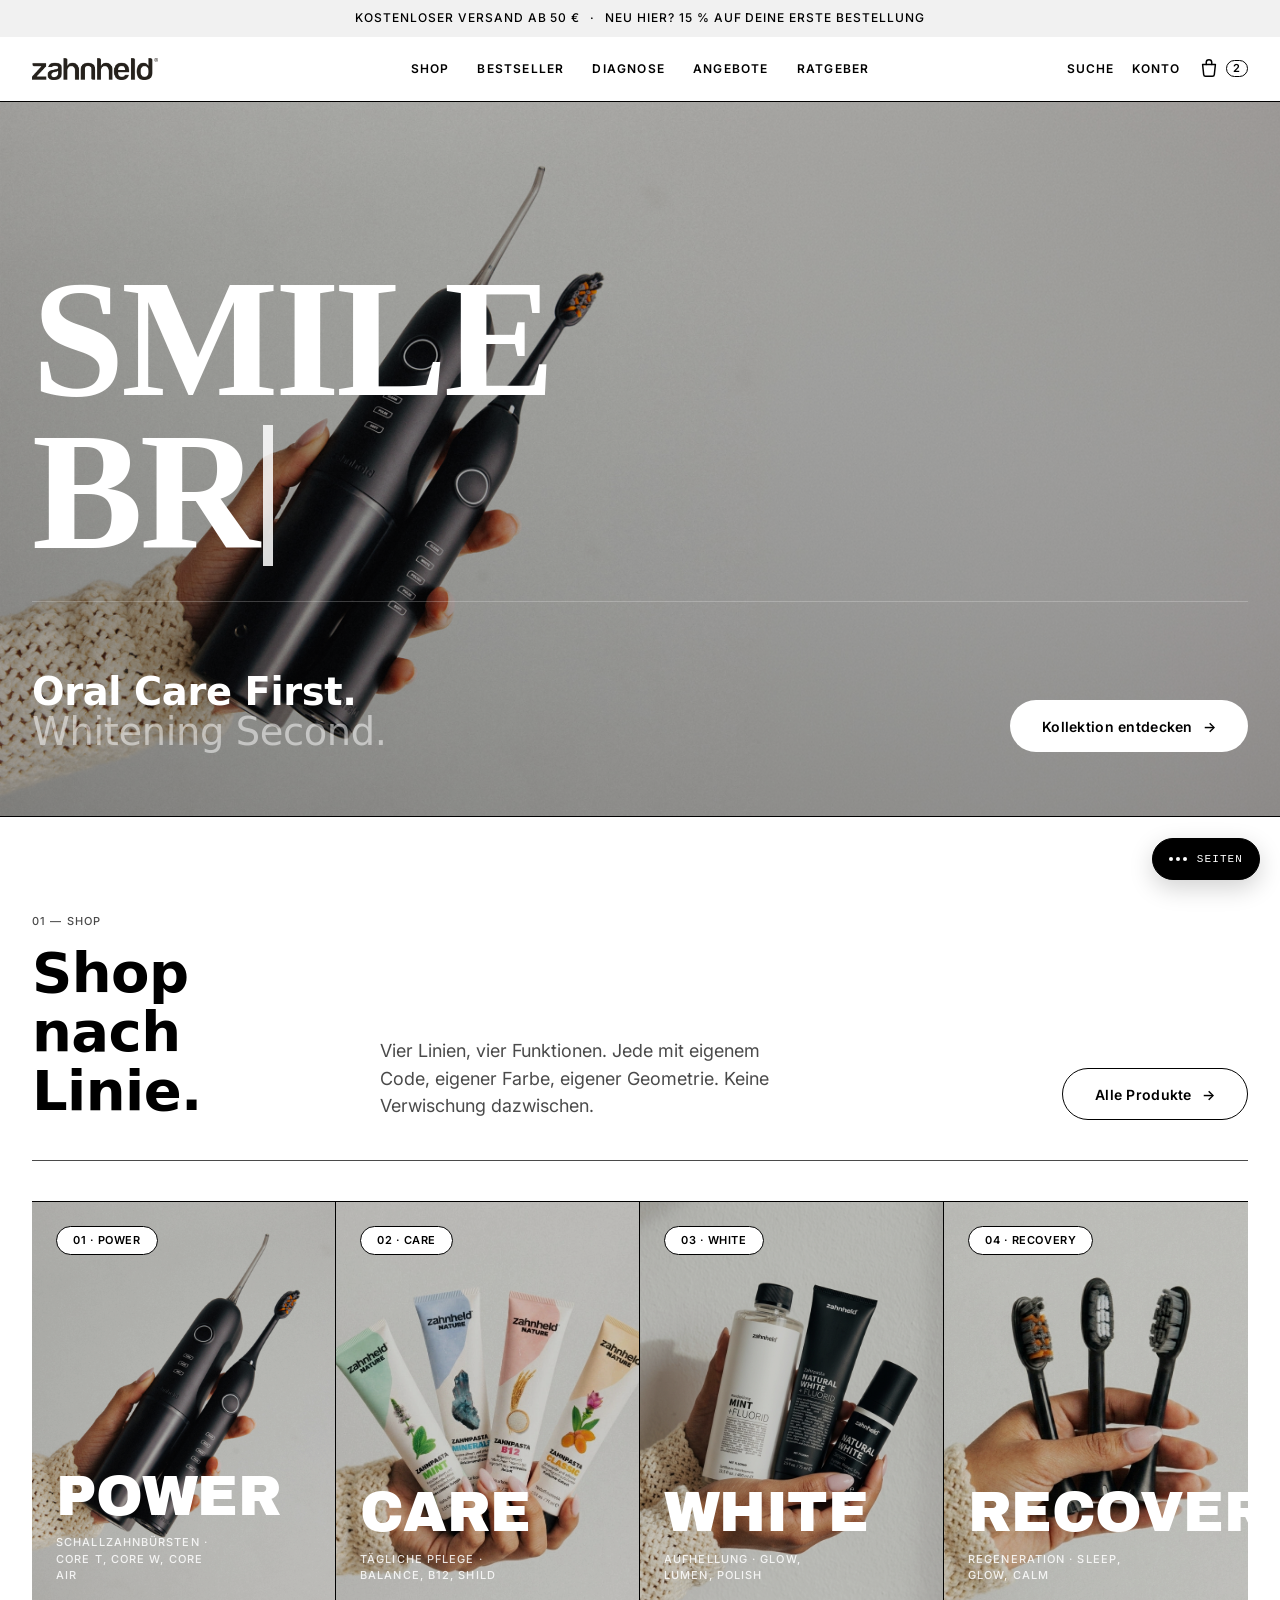
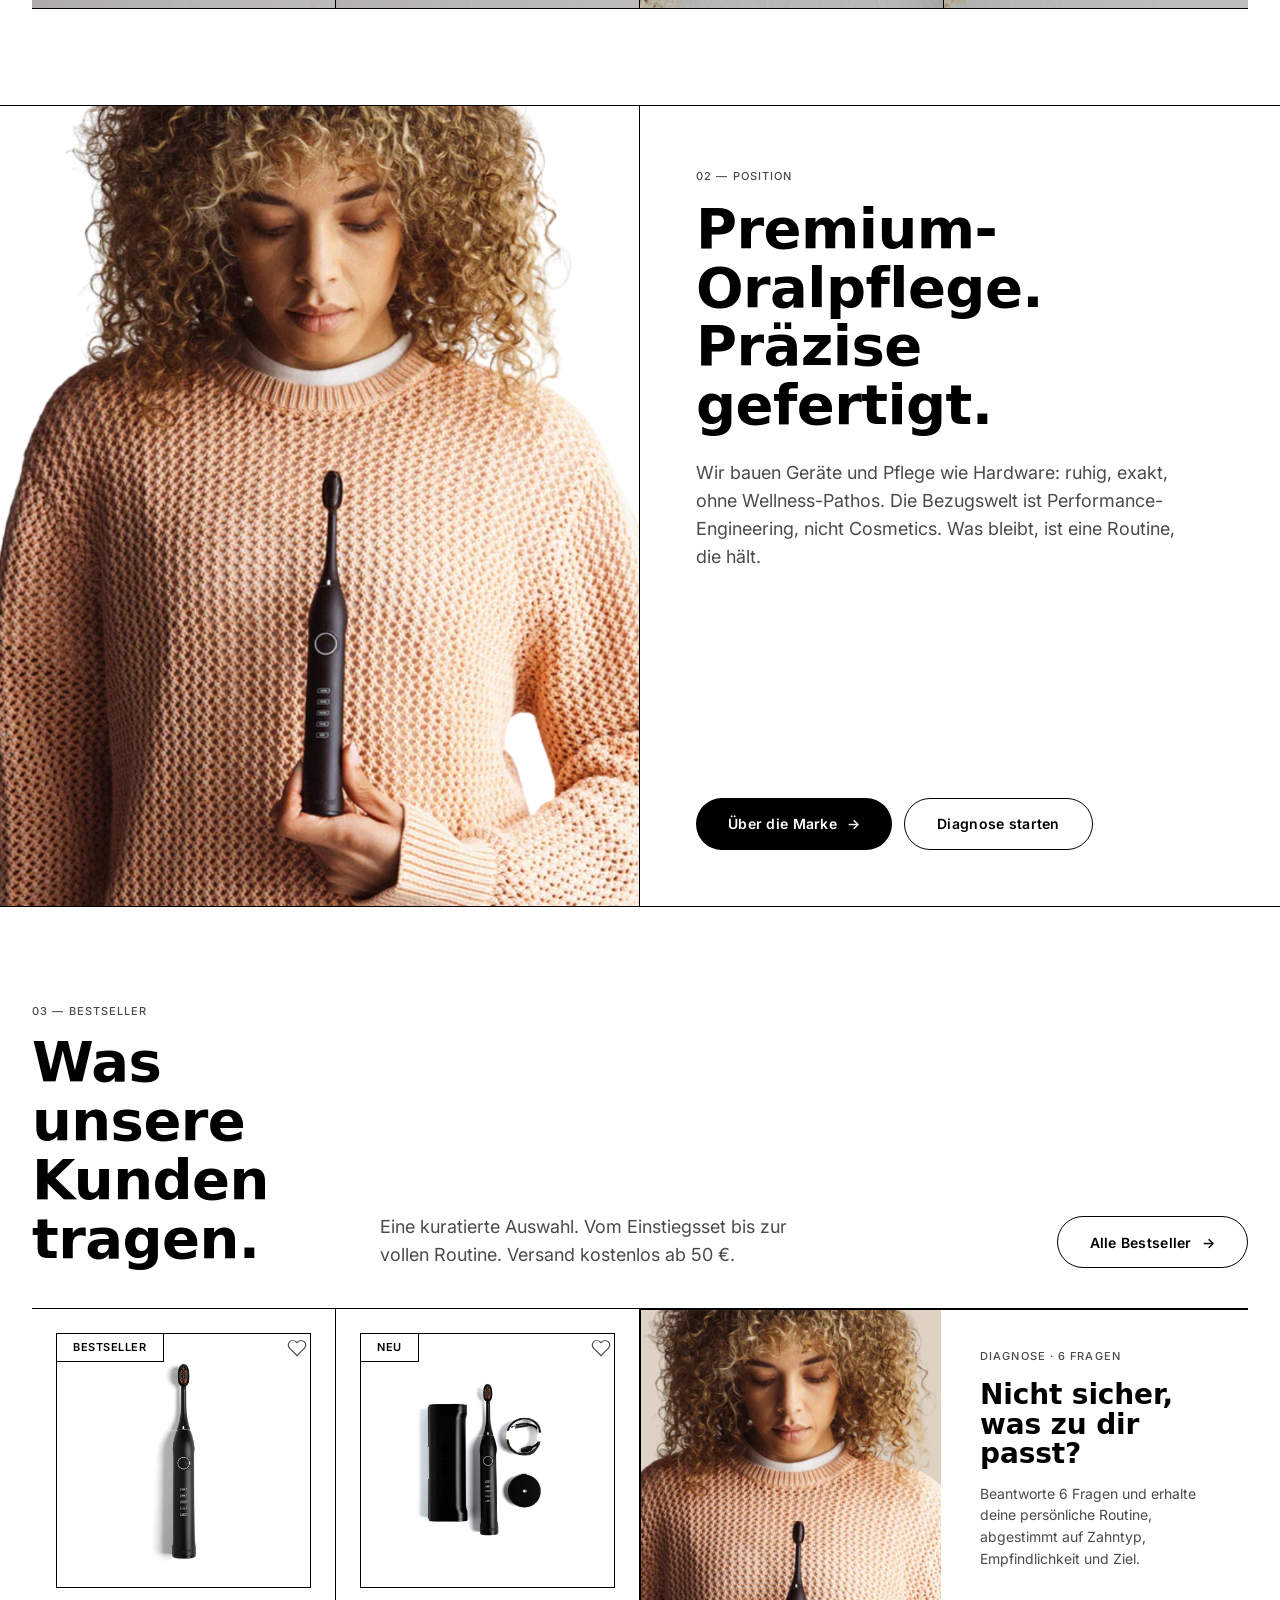
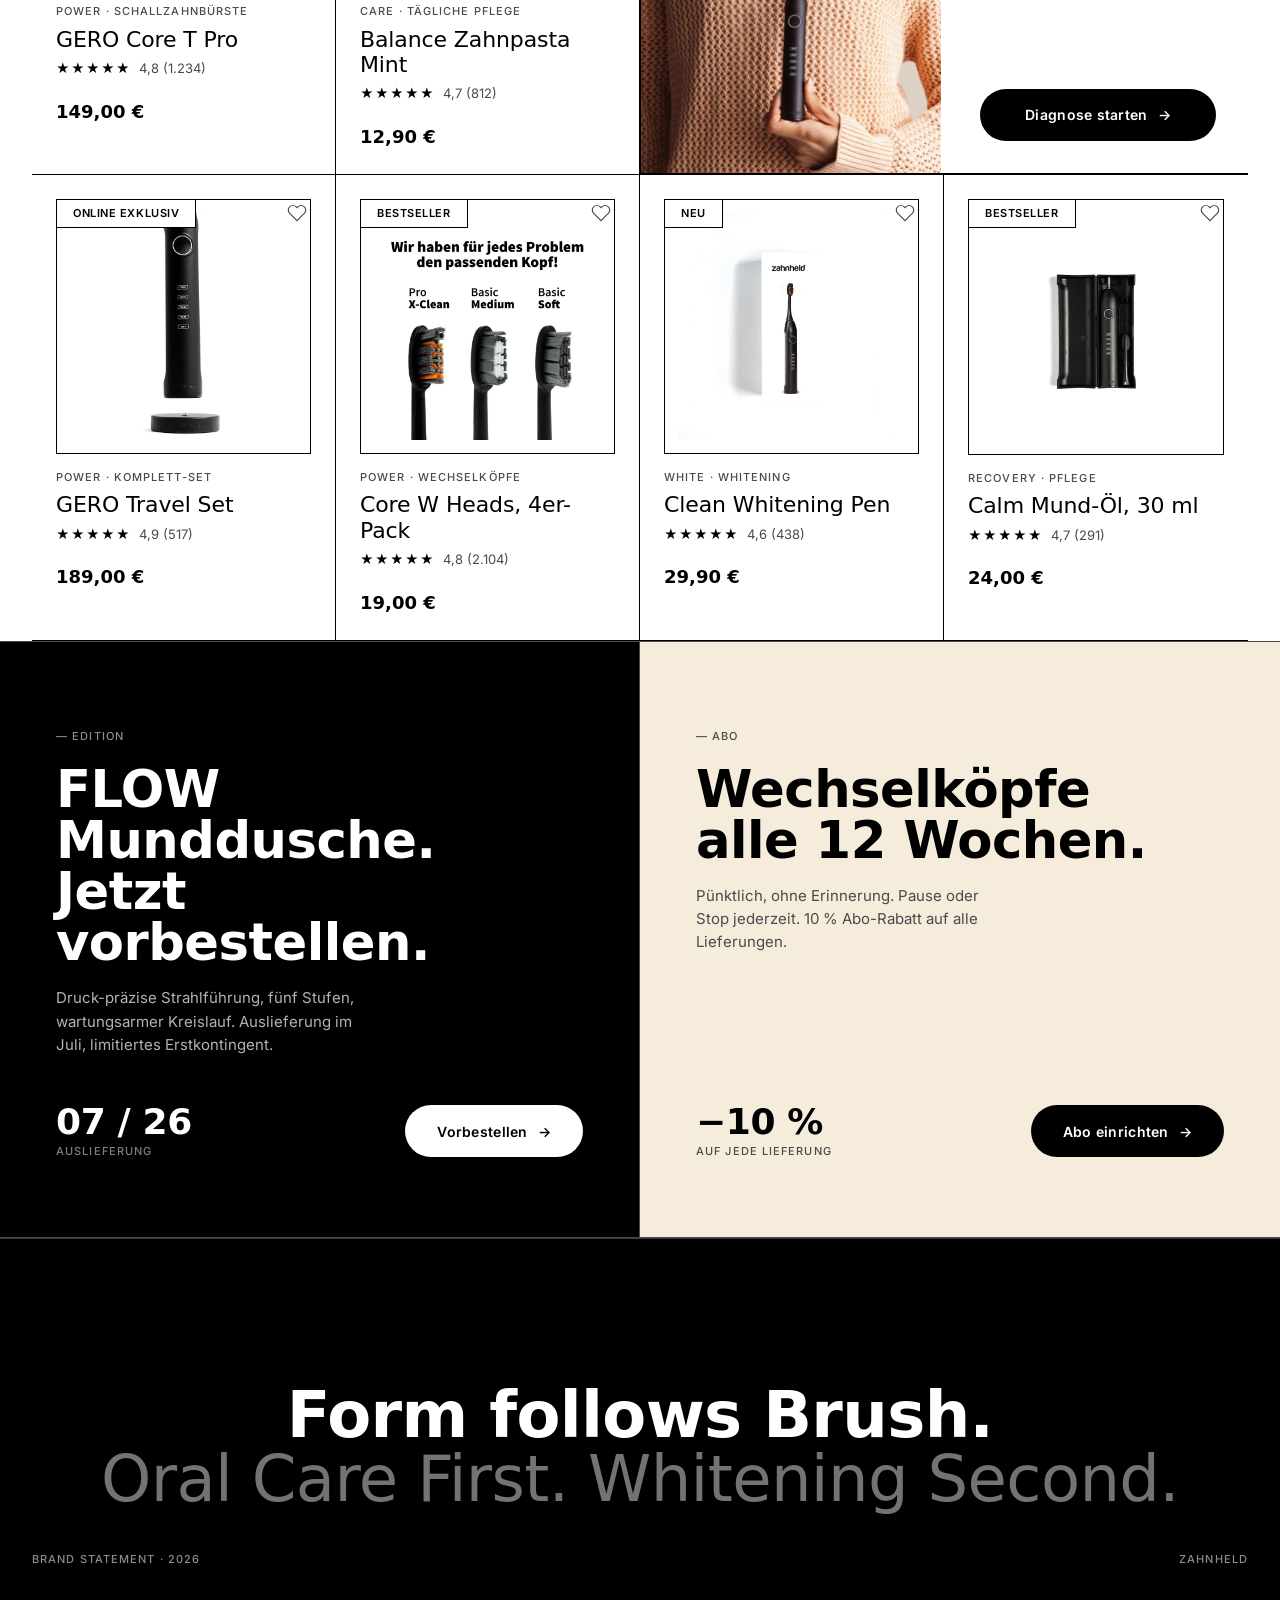
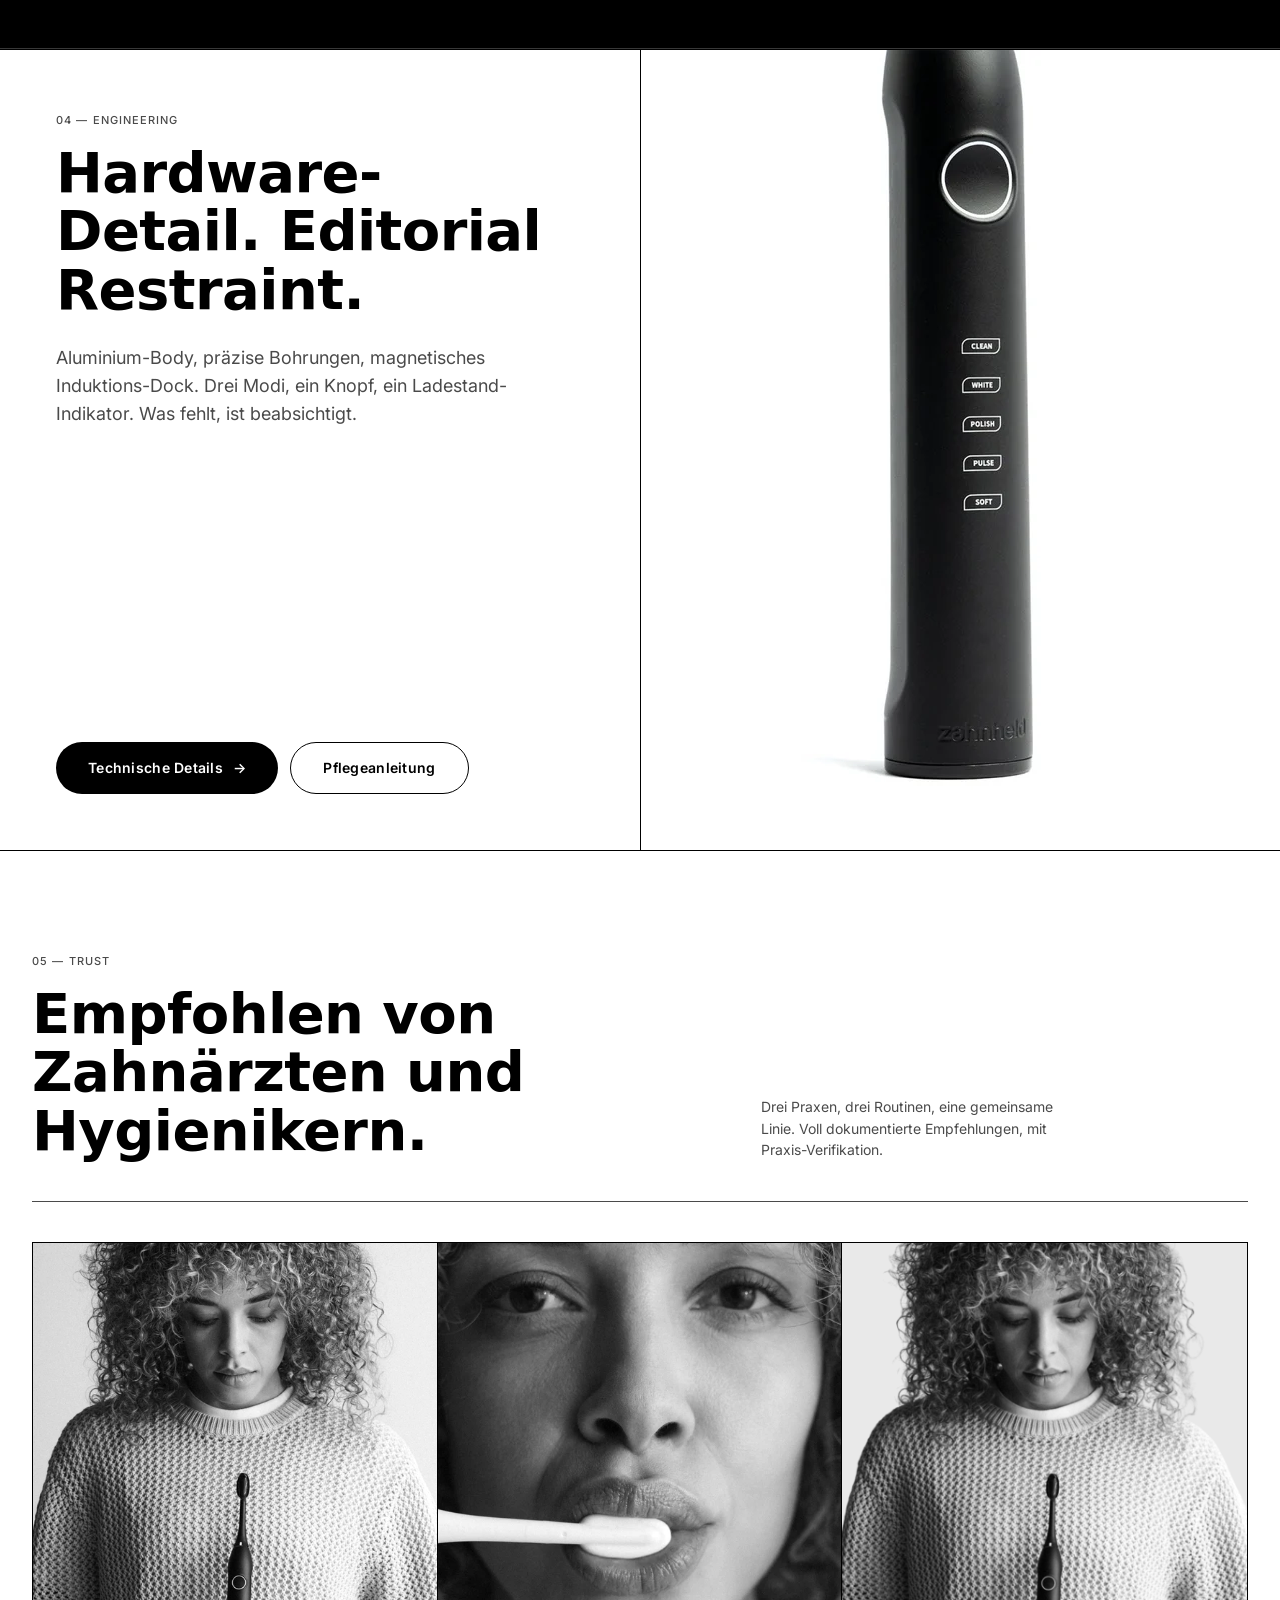
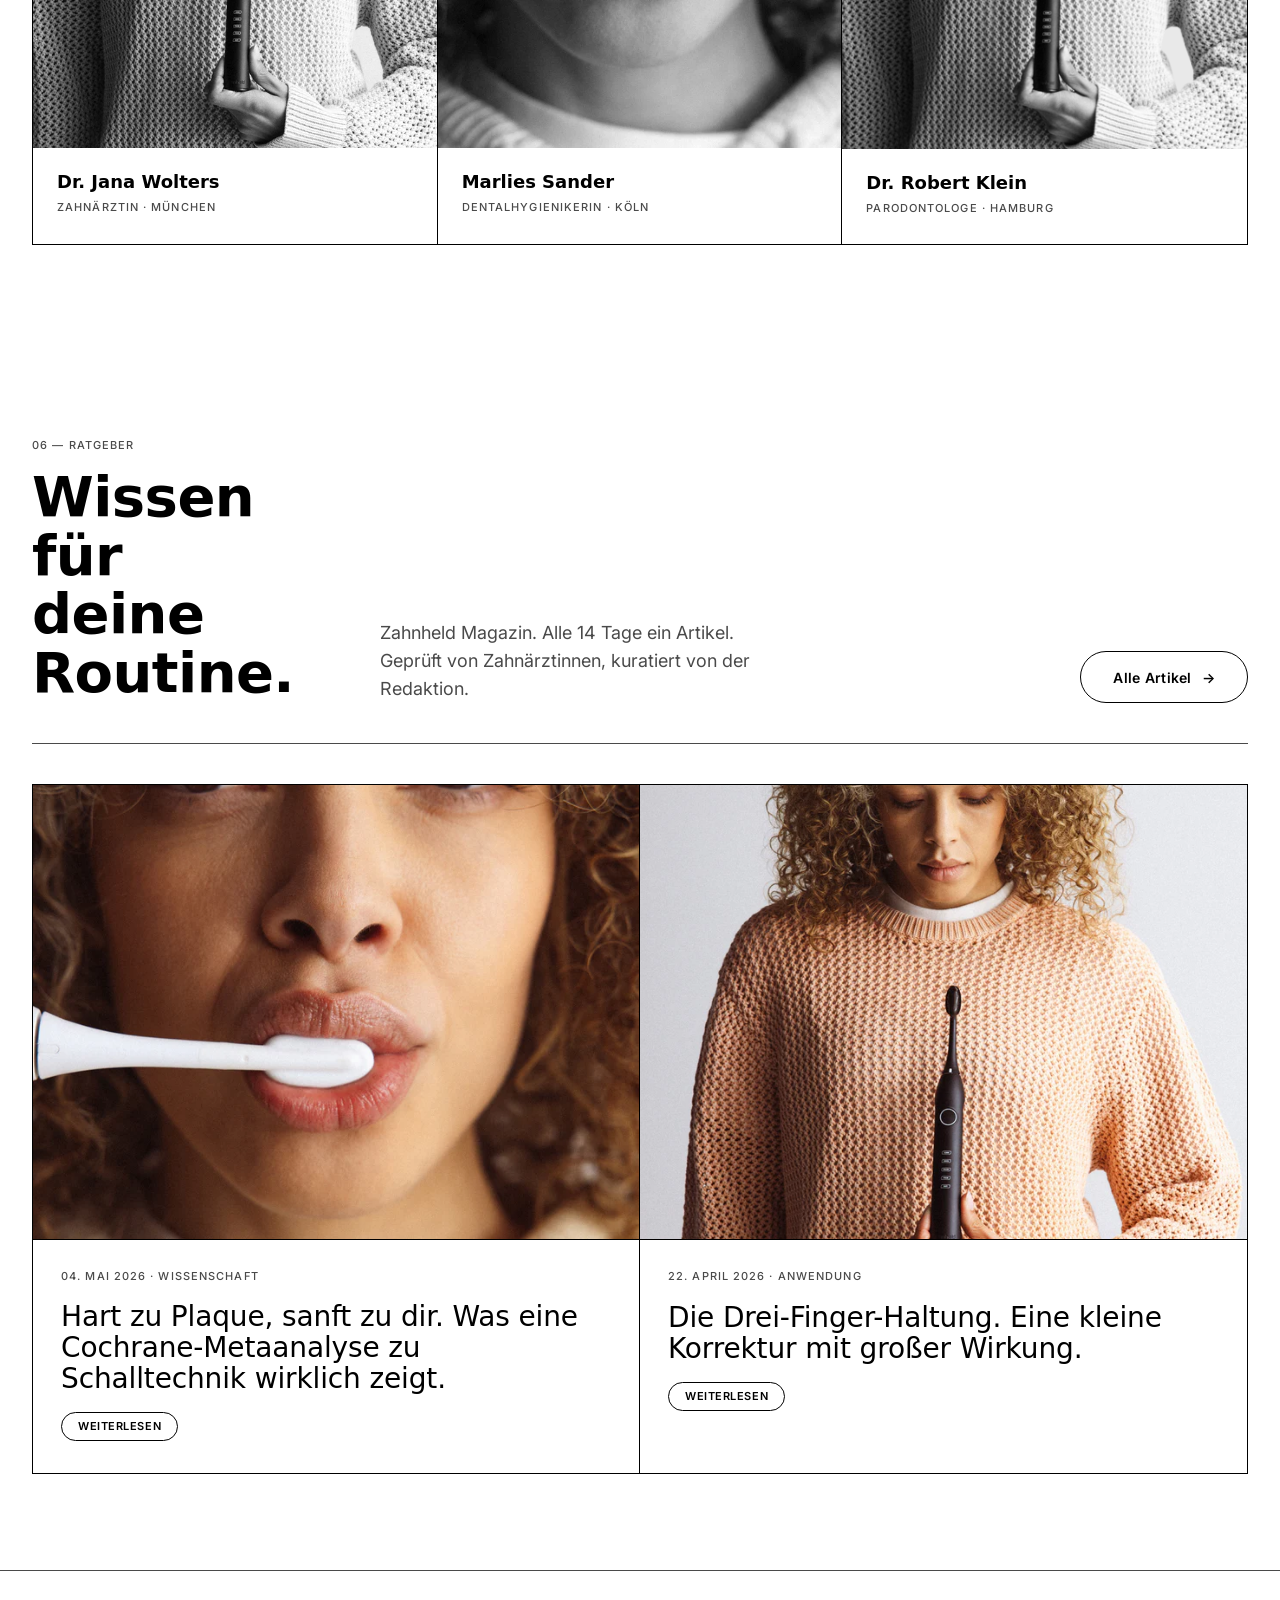
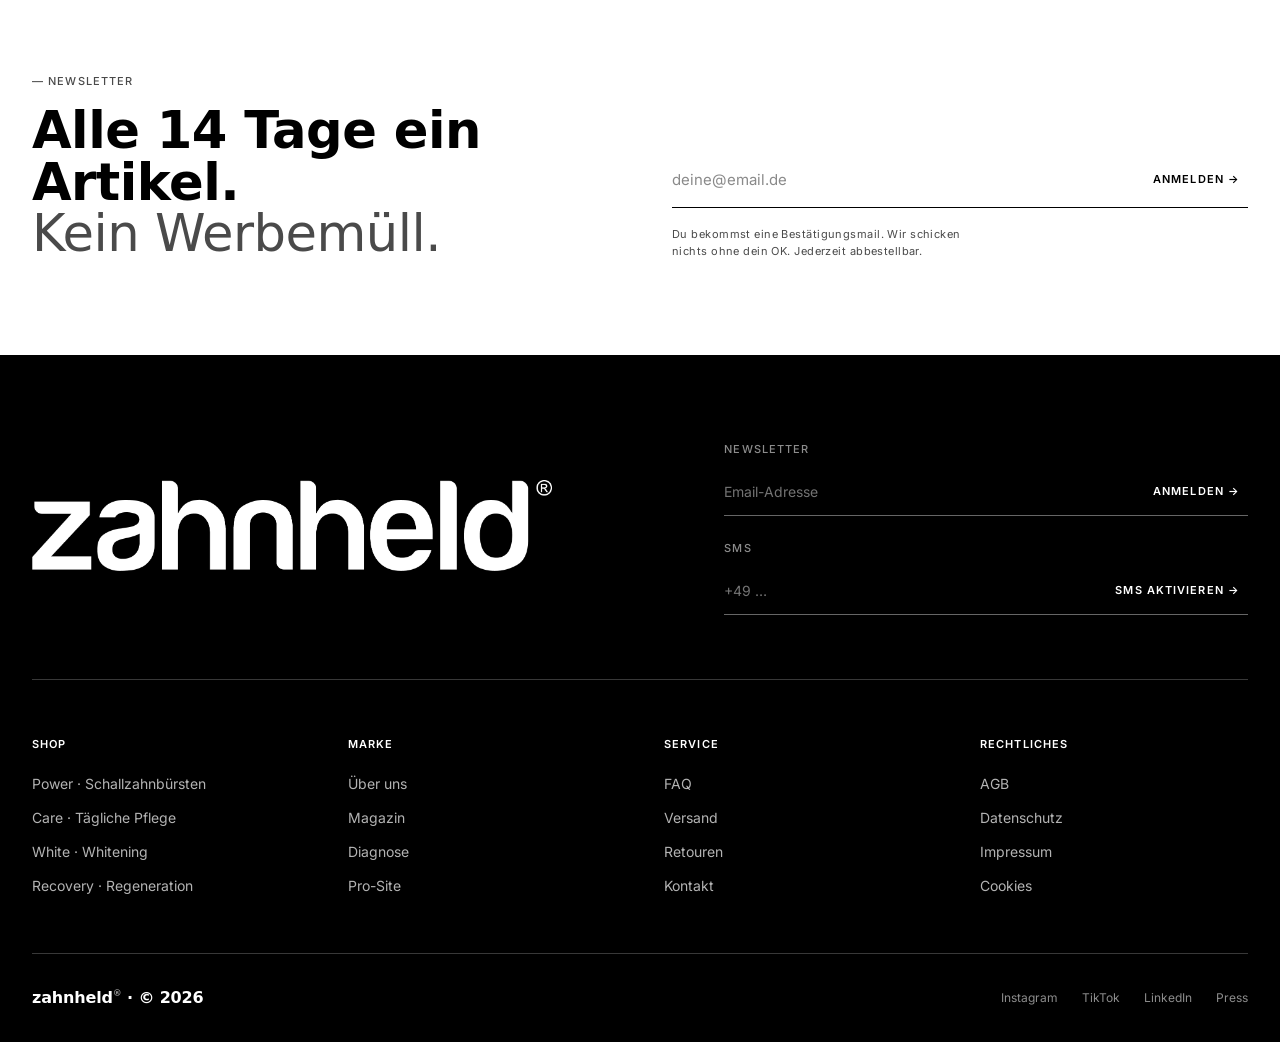
==== commit 7225199c: "chore: remove kids entries from page switcher Kids and Kids Produkt pages were removed from the proj" ====
--- a/index.html
+++ b/index.html
@@ -1633,8 +1633,6 @@
   <ul id="zh-switcher-menu" class="zh-switcher__menu" role="menu">
     <li role="none"><a role="menuitem" href="index.html"><span class="zh-switcher__num">01</span><span>Landing</span></a></li>
     <li role="none"><a role="menuitem" href="product.html"><span class="zh-switcher__num">02</span><span>Produkt</span></a></li>
-    <li role="none"><a role="menuitem" href="kids.html"><span class="zh-switcher__num">03</span><span>Kids</span></a></li>
-    <li role="none"><a role="menuitem" href="kids-product.html"><span class="zh-switcher__num">04</span><span>Kids Produkt</span></a></li>
   </ul>
 </div>
 <style>
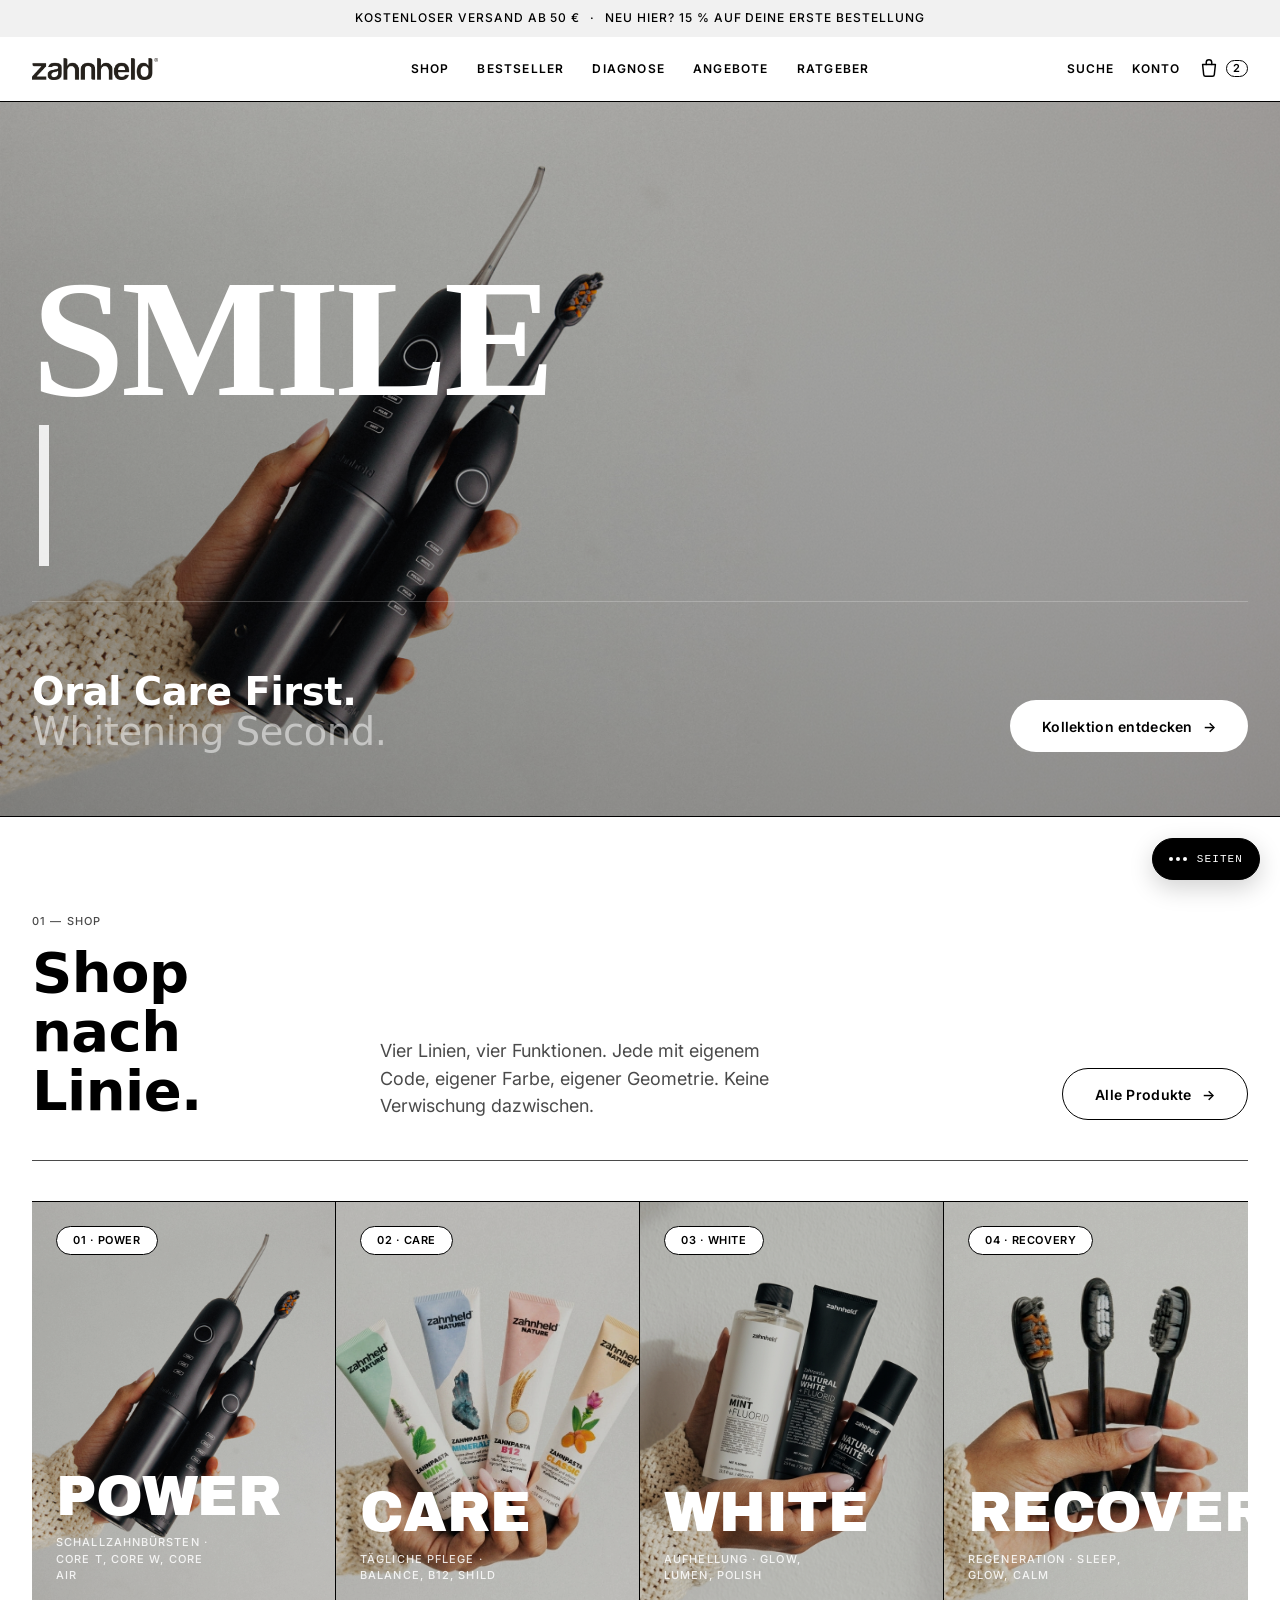
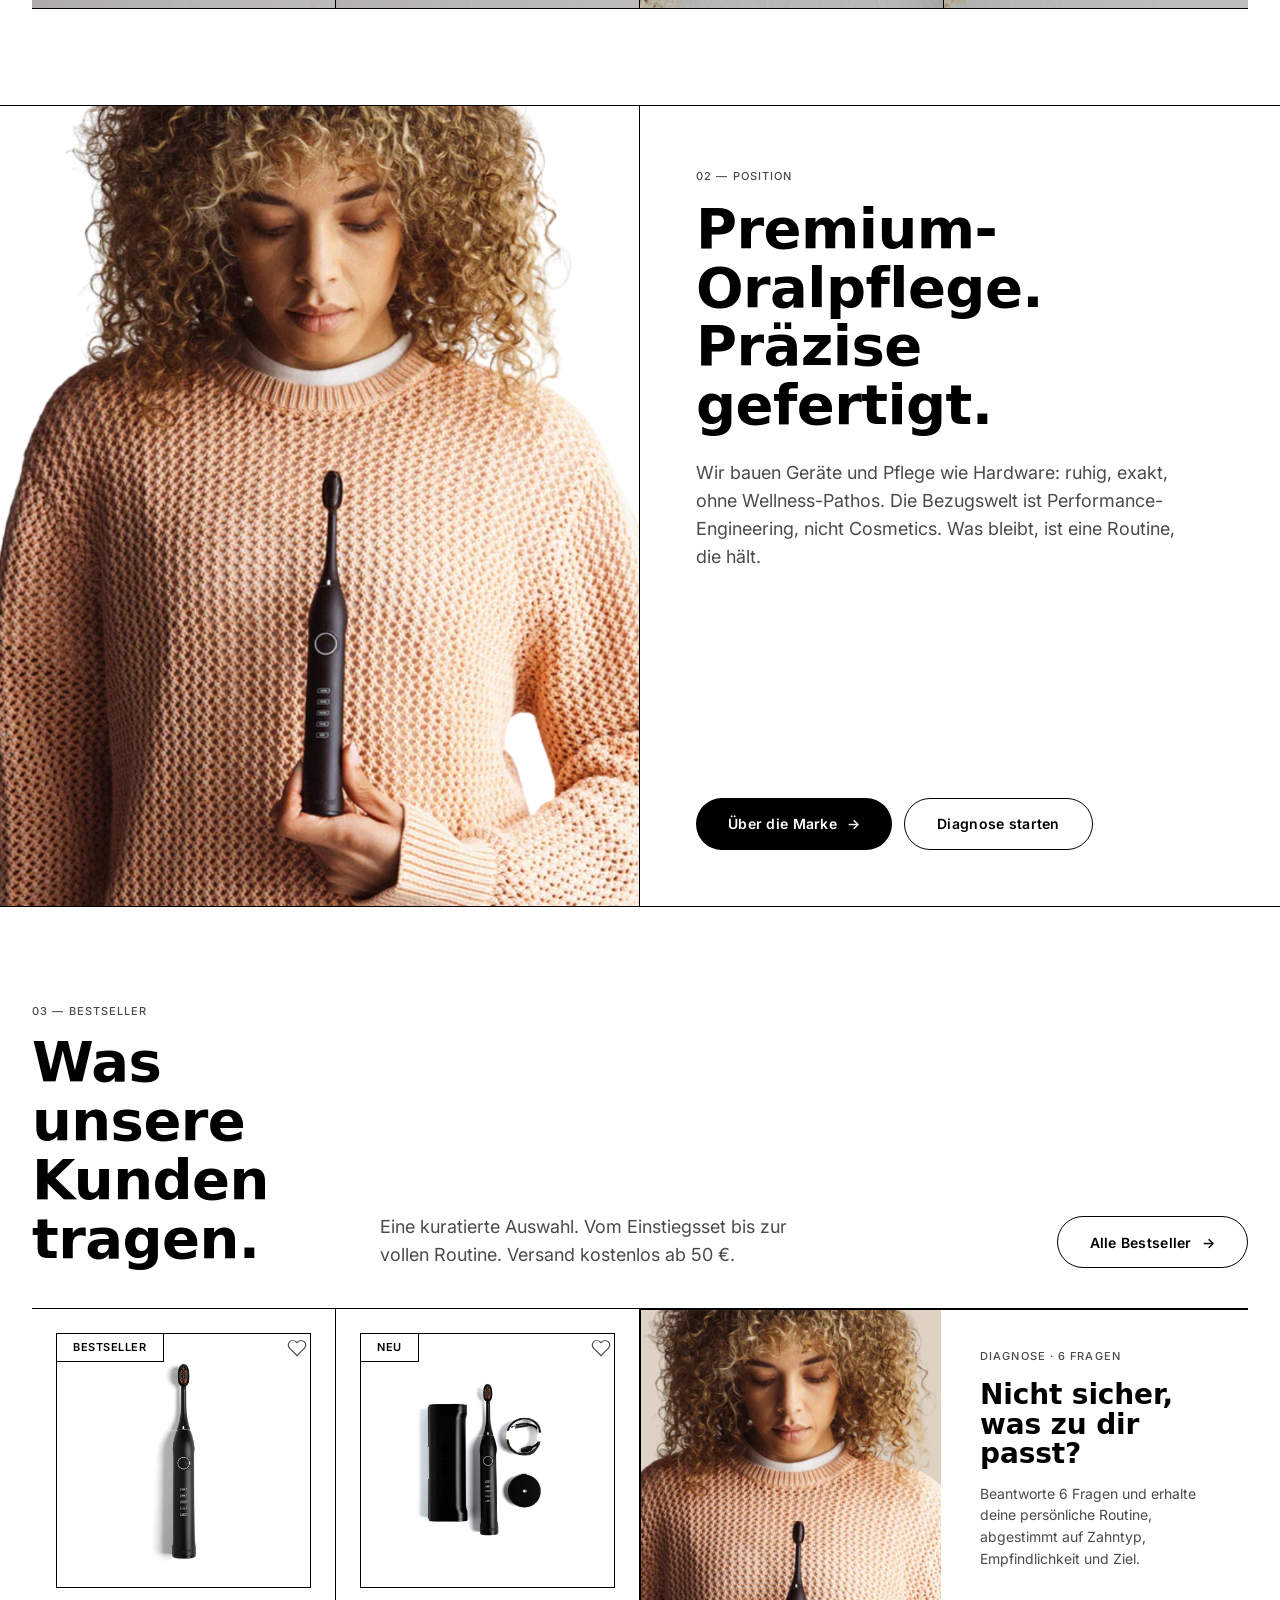
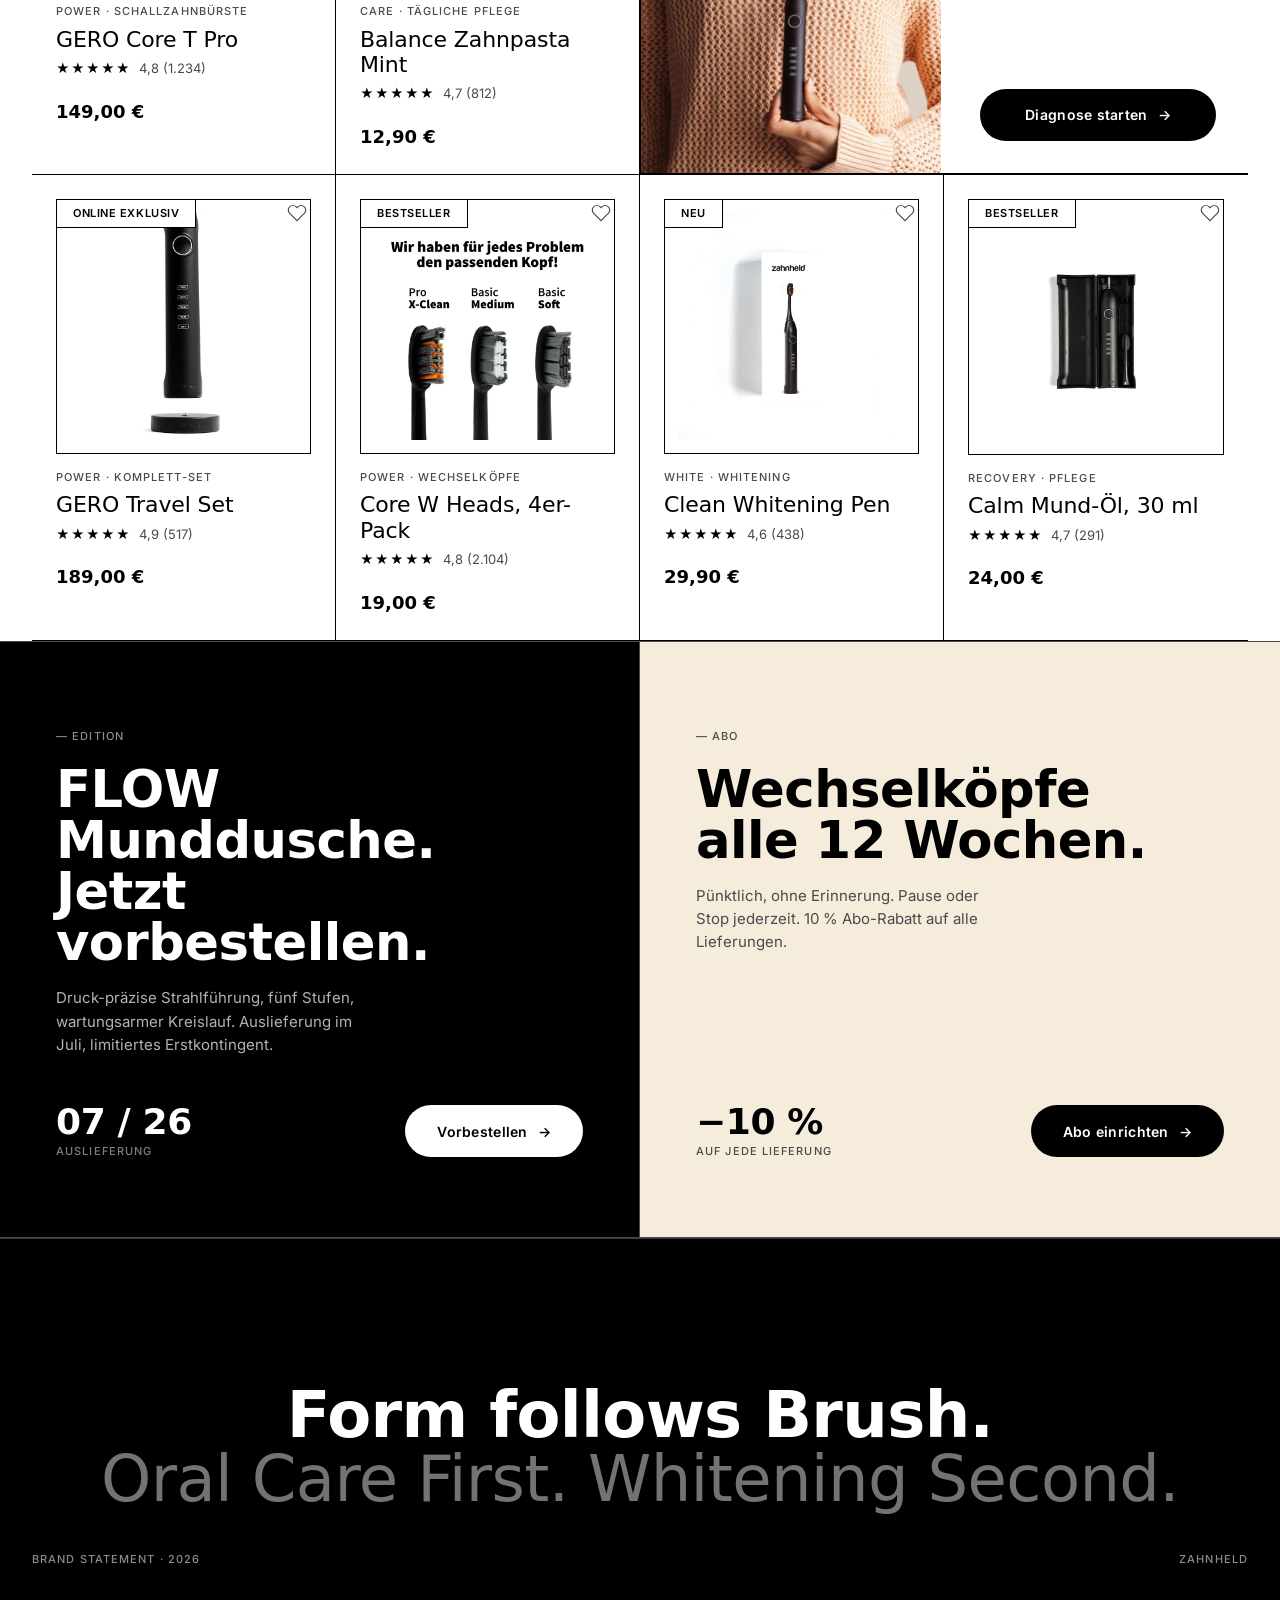
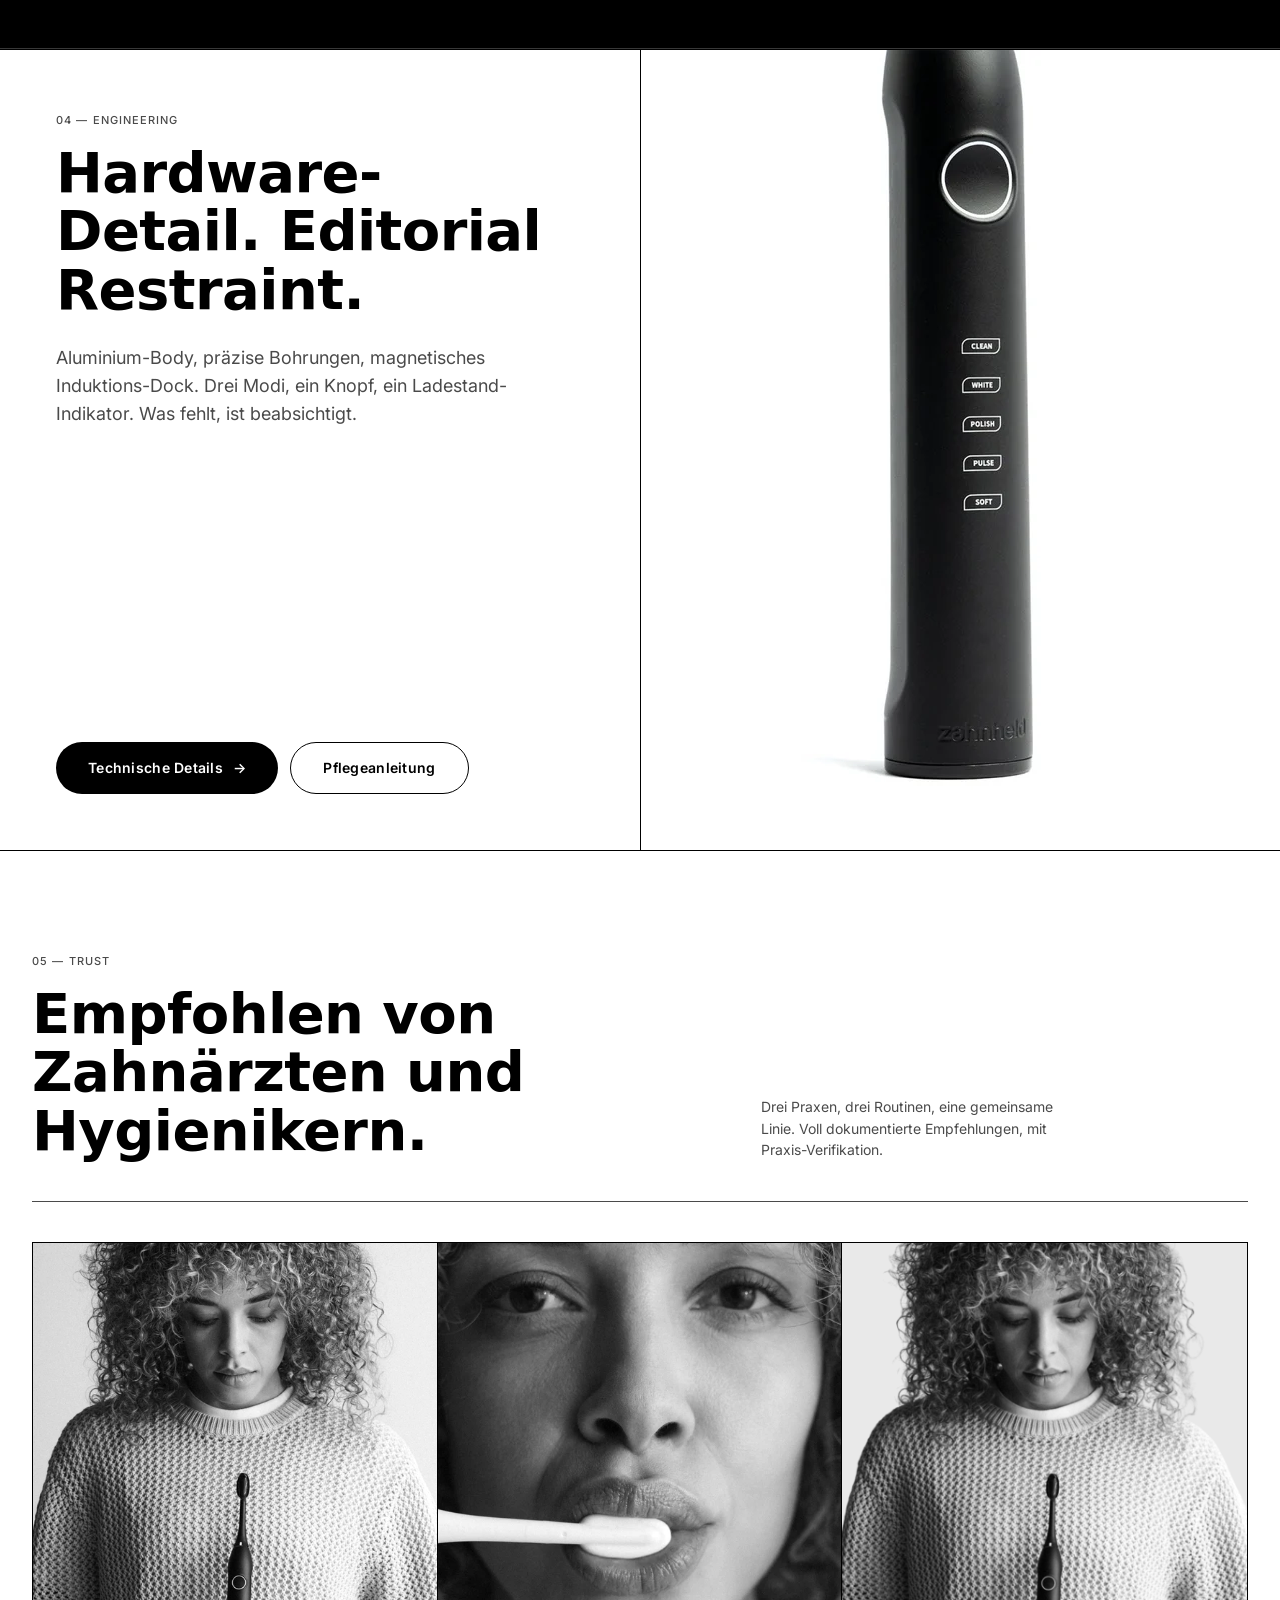
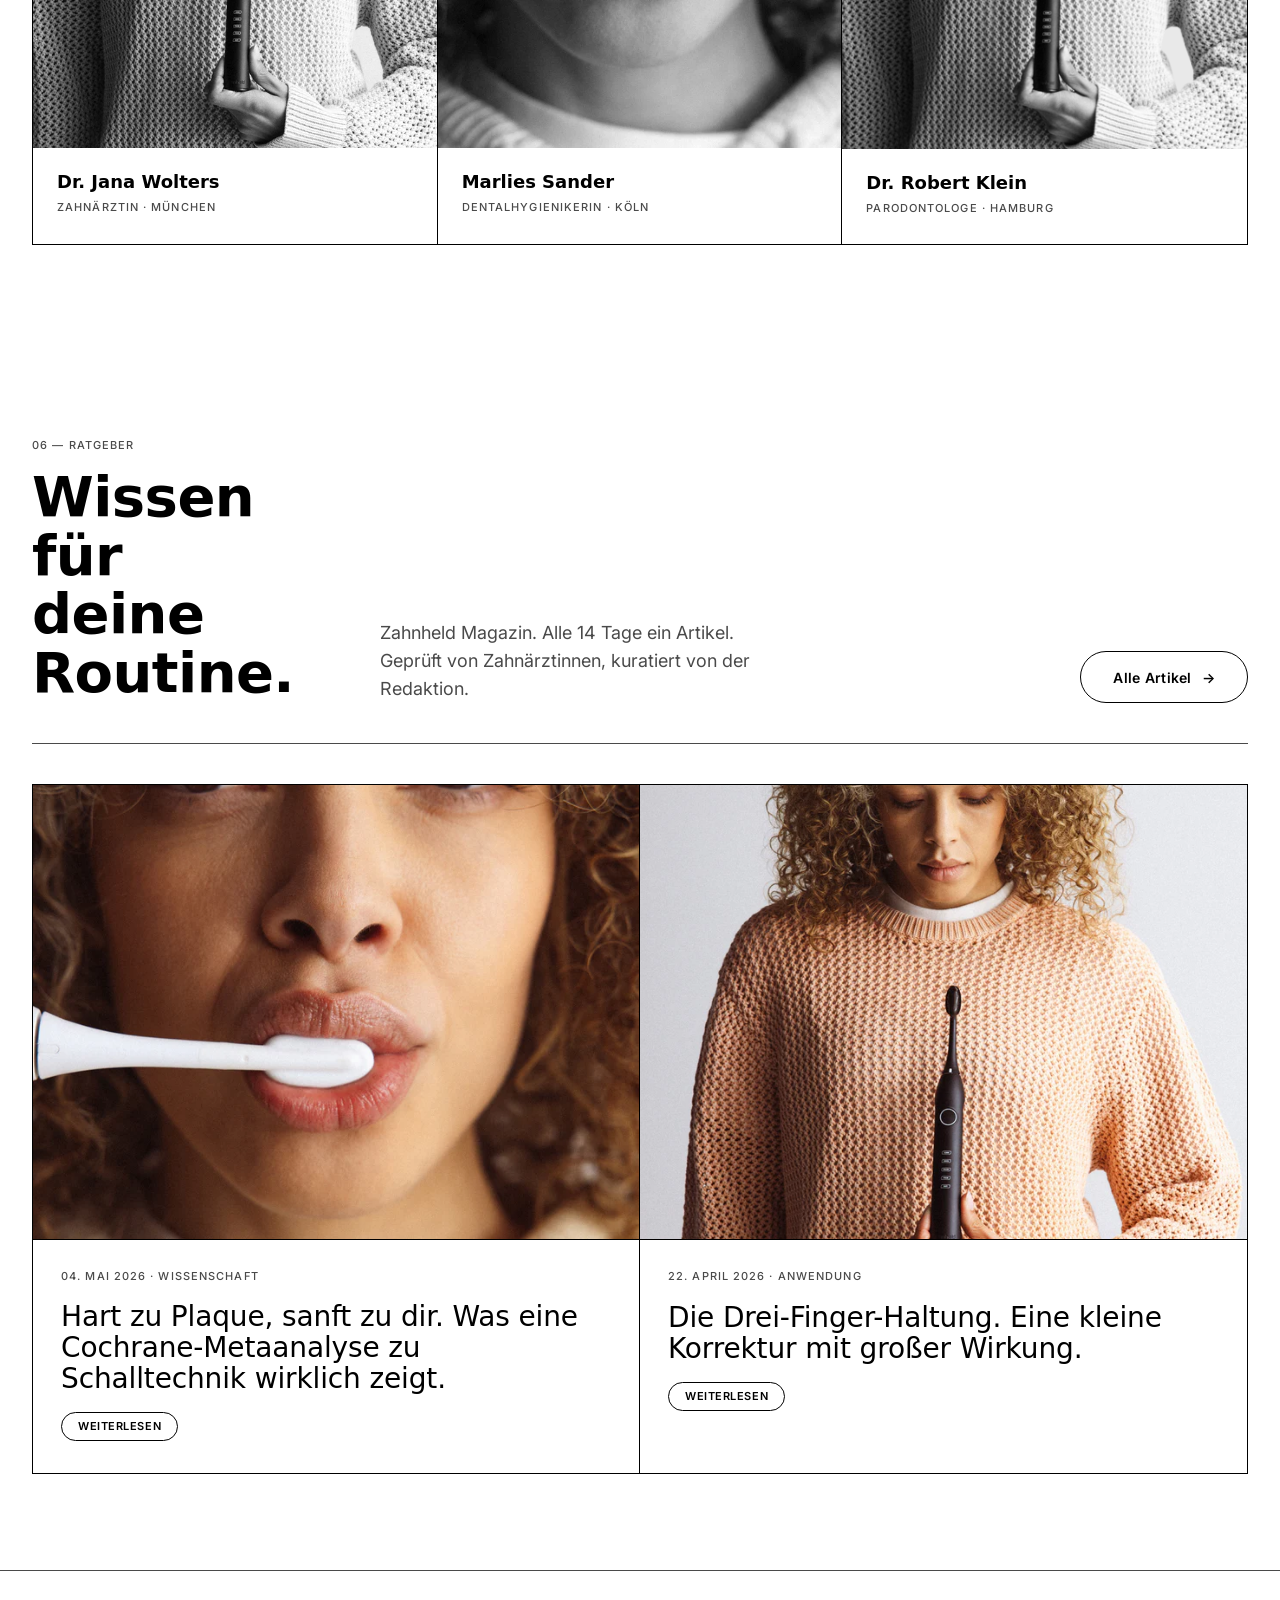
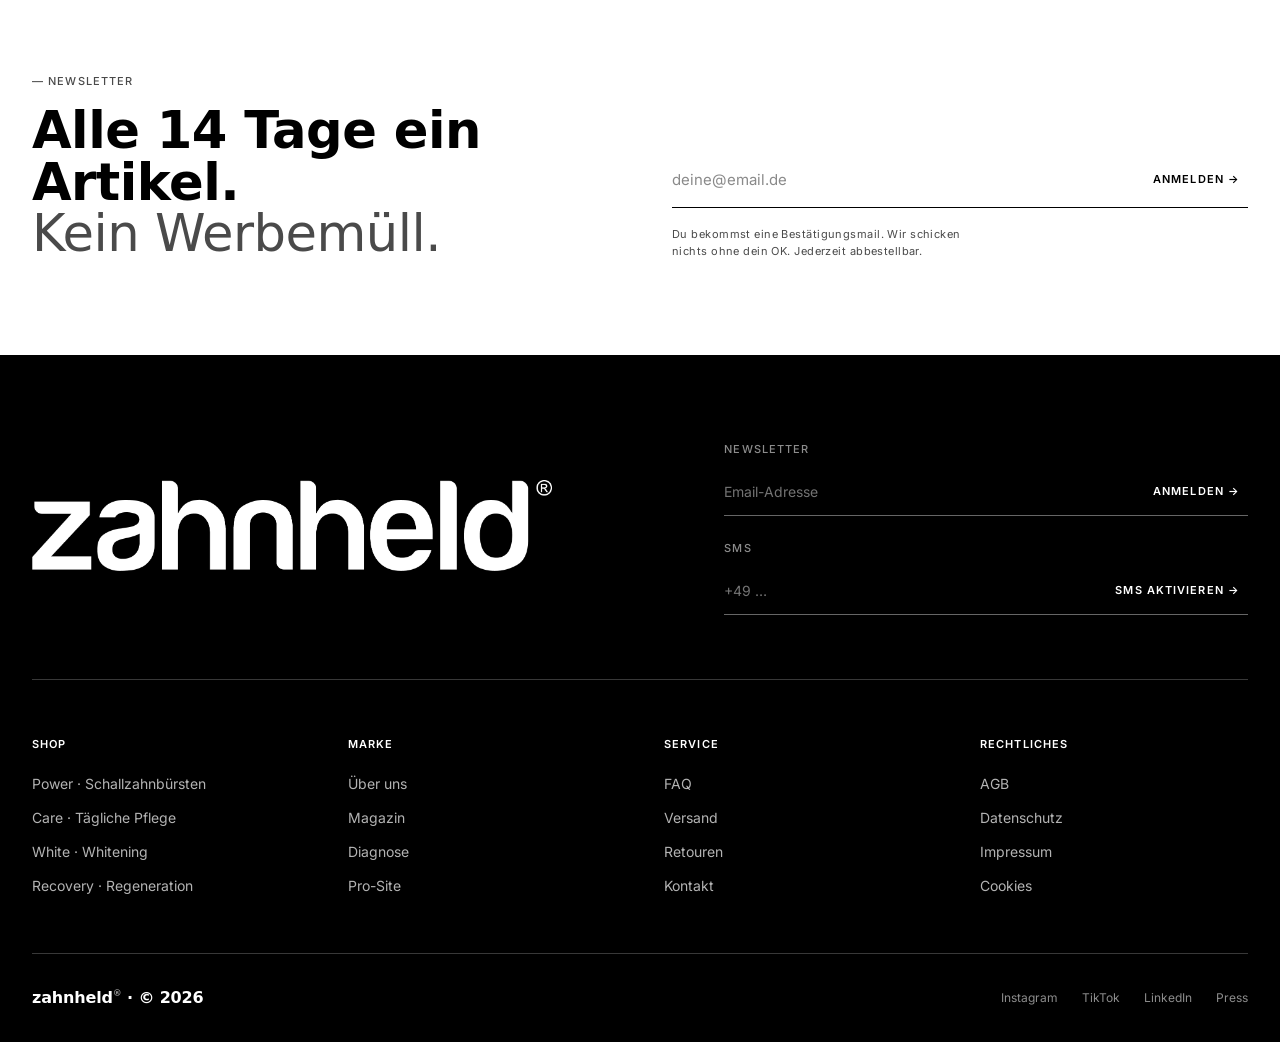
==== commit fa8215ab: "feat: add Ralph and Doug kids sub-shop - New kids/index.html and kids/product.html with R&D theming:" ====
--- a/index.html
+++ b/index.html
@@ -999,7 +999,7 @@
   }
 </style>
 </head>
-<body style="">
+<body style="" data-page-key="landing">
 
   <!-- Announcement Bar (§7.2) -->
   <div class="announce" role="region" aria-label="Hinweis" style="opacity: 1; background-color: rgb(241, 241, 241); color: rgb(0, 0, 0)">
@@ -1631,8 +1631,10 @@
     <span class="zh-switcher__label">Seiten</span>
   </button>
   <ul id="zh-switcher-menu" class="zh-switcher__menu" role="menu">
-    <li role="none"><a role="menuitem" href="index.html"><span class="zh-switcher__num">01</span><span>Landing</span></a></li>
-    <li role="none"><a role="menuitem" href="product.html"><span class="zh-switcher__num">02</span><span>Produkt</span></a></li>
+    <li role="none"><a role="menuitem" href="index.html" data-key="landing"><span class="zh-switcher__num">01</span><span>Landing</span></a></li>
+    <li role="none"><a role="menuitem" href="product.html" data-key="product"><span class="zh-switcher__num">02</span><span>Produkt</span></a></li>
+    <li role="none"><a role="menuitem" href="kids/index.html" data-key="kids-landing"><span class="zh-switcher__num">03</span><span>Kids Landing</span></a></li>
+    <li role="none"><a role="menuitem" href="kids/product.html" data-key="kids-product"><span class="zh-switcher__num">04</span><span>Kids Produkt</span></a></li>
   </ul>
 </div>
 <style>
@@ -1694,11 +1696,11 @@
   if(!root) return;
   var toggle = root.querySelector('.zh-switcher__toggle');
   var menu   = root.querySelector('.zh-switcher__menu');
-  var here = (location.pathname.split('/').pop() || '').toLowerCase();
-  if(here === '' || here === '/') here = 'index.html';
+  var key = (document.body.getAttribute('data-page-key') || '').toLowerCase();
   menu.querySelectorAll('a').forEach(function(a){
-    var t = (a.getAttribute('href')||'').toLowerCase();
-    if(t === here) a.setAttribute('aria-current','page');
+    if((a.getAttribute('data-key')||'').toLowerCase() === key){
+      a.setAttribute('aria-current','page');
+    }
   });
   function setOpen(open){
     root.classList.toggle('is-open', open);
